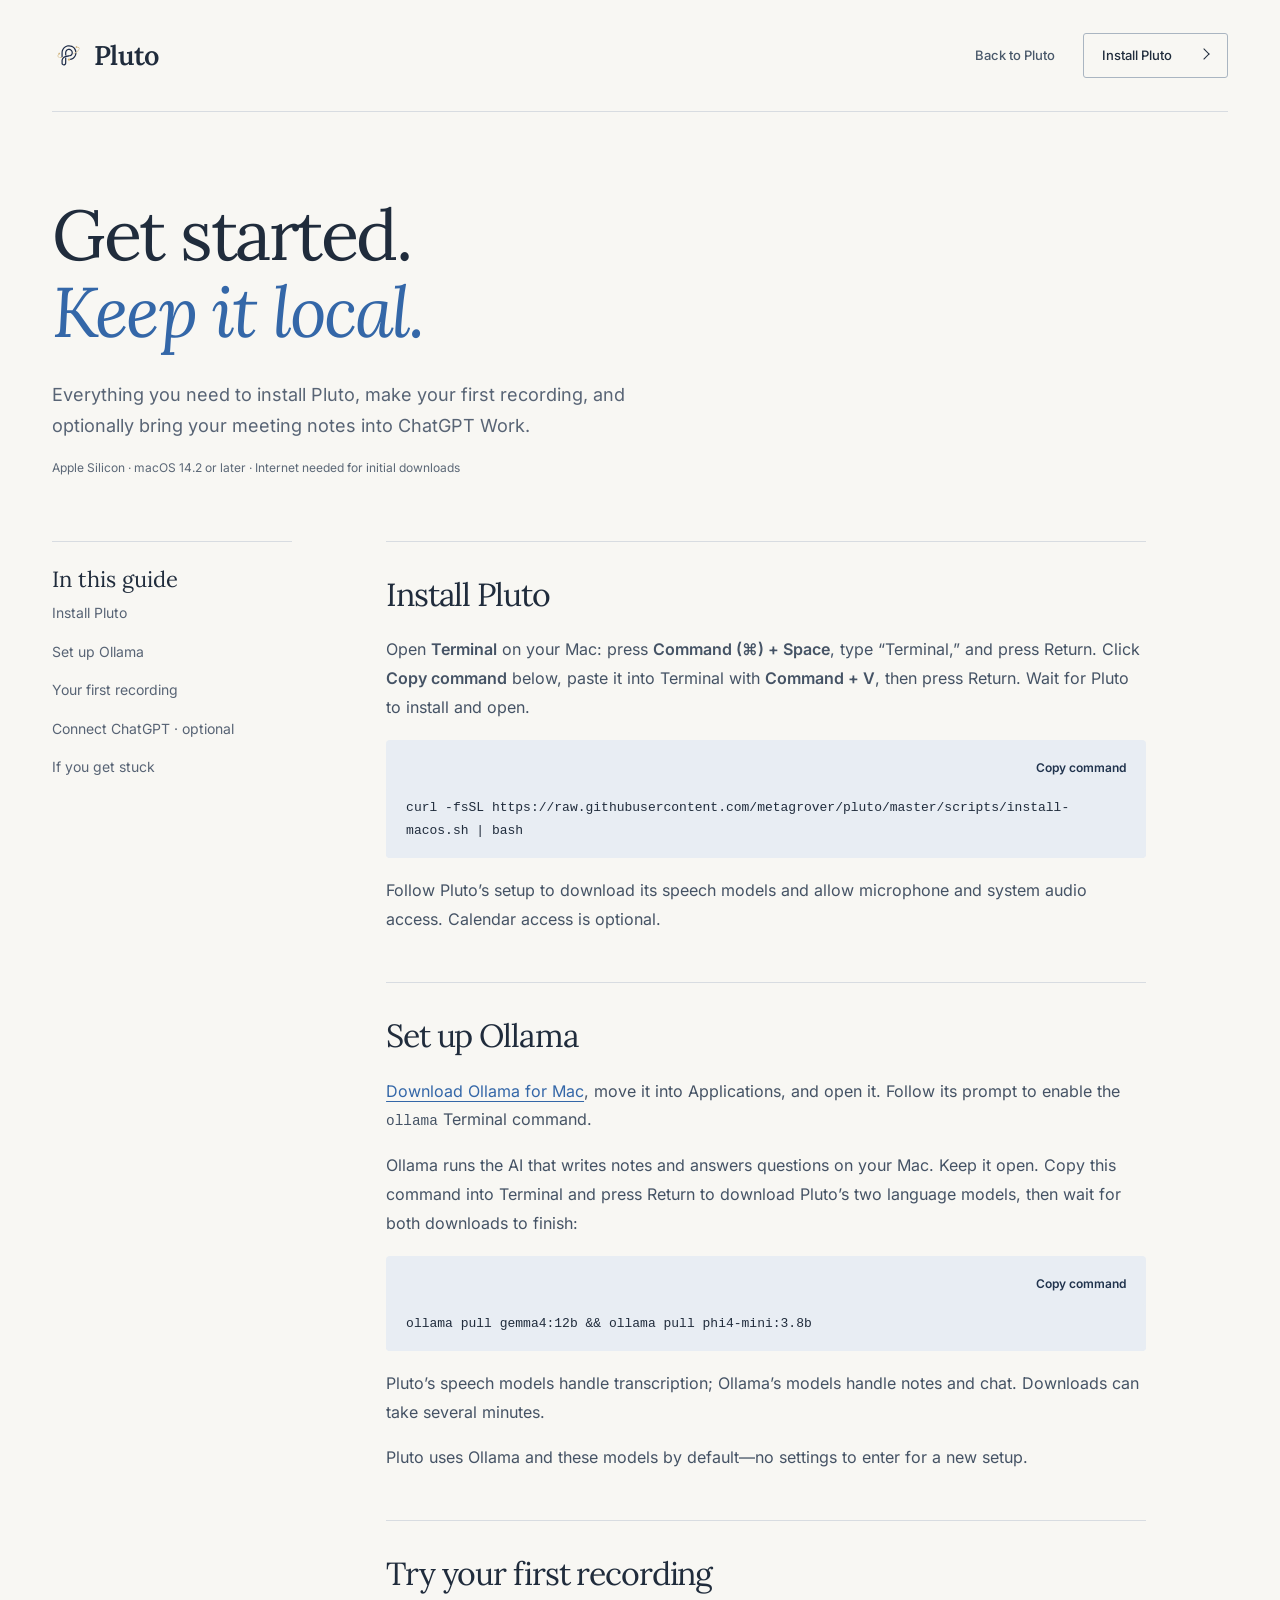
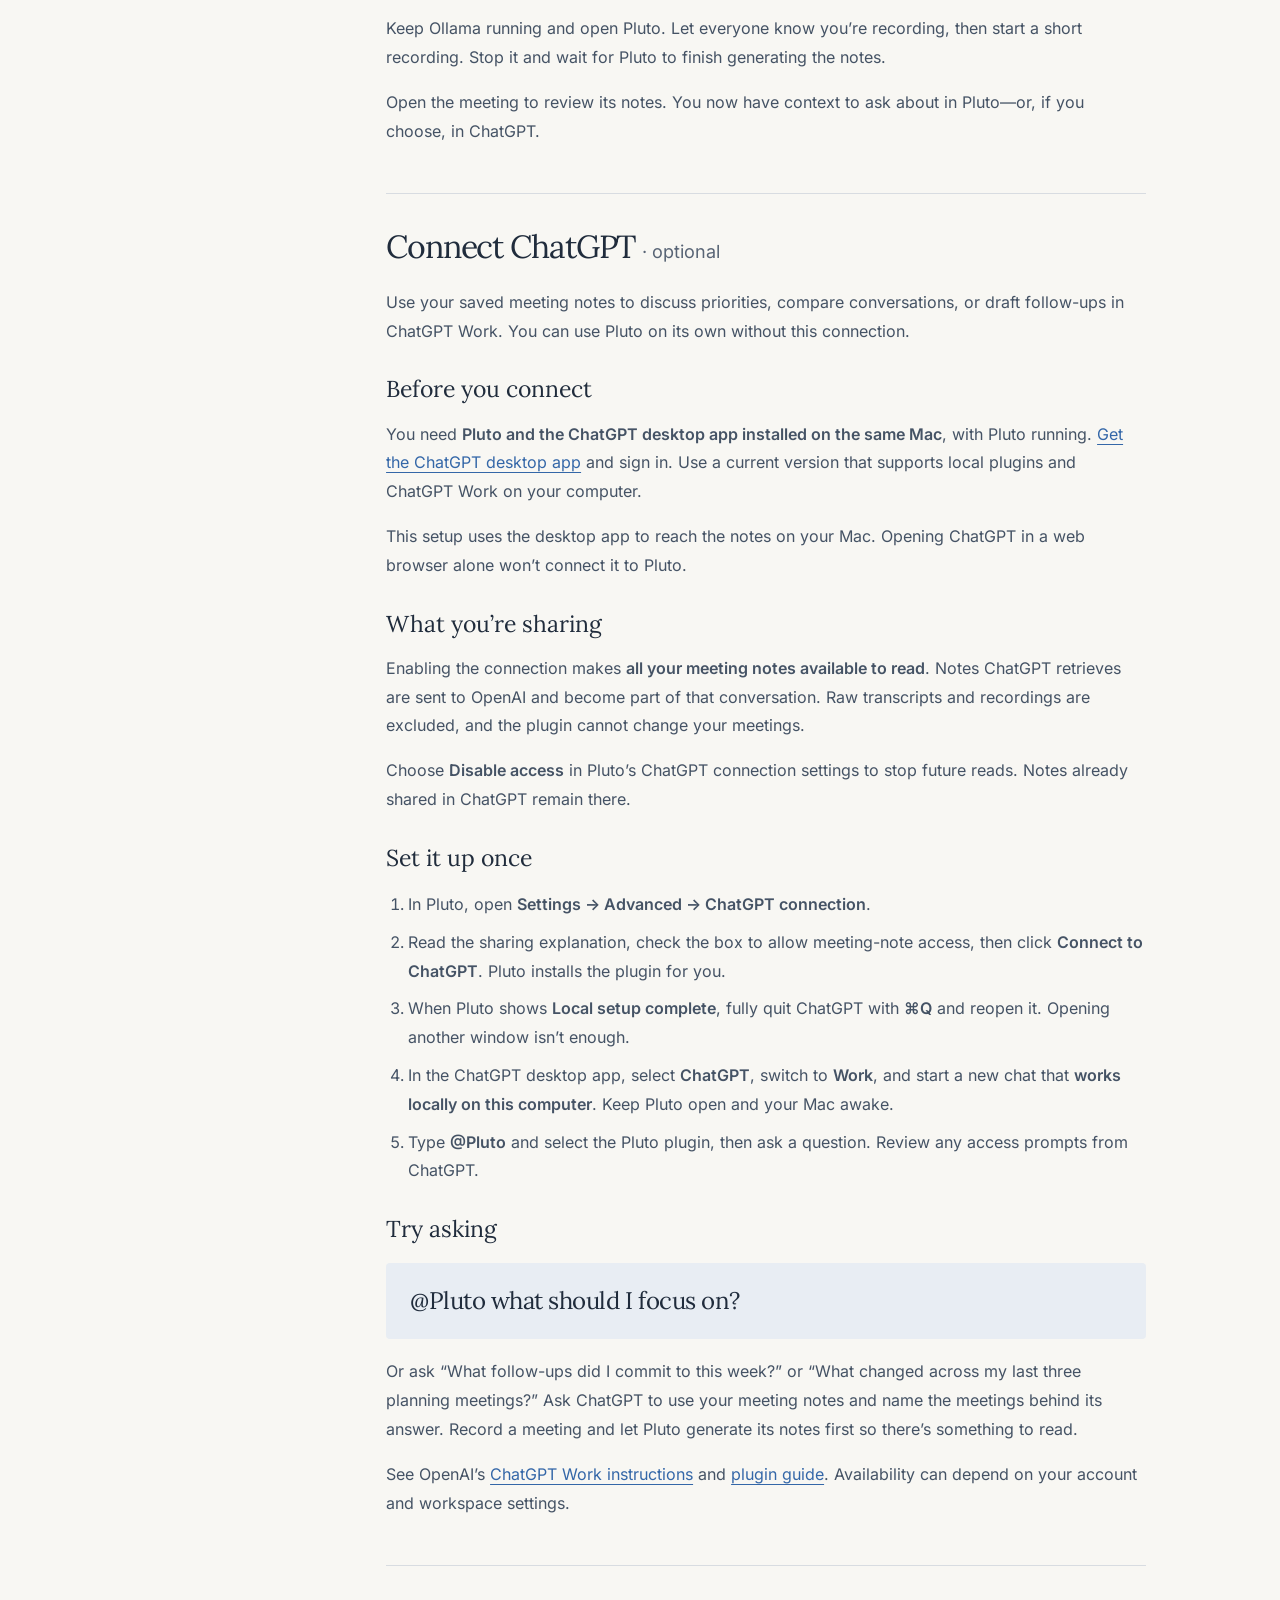
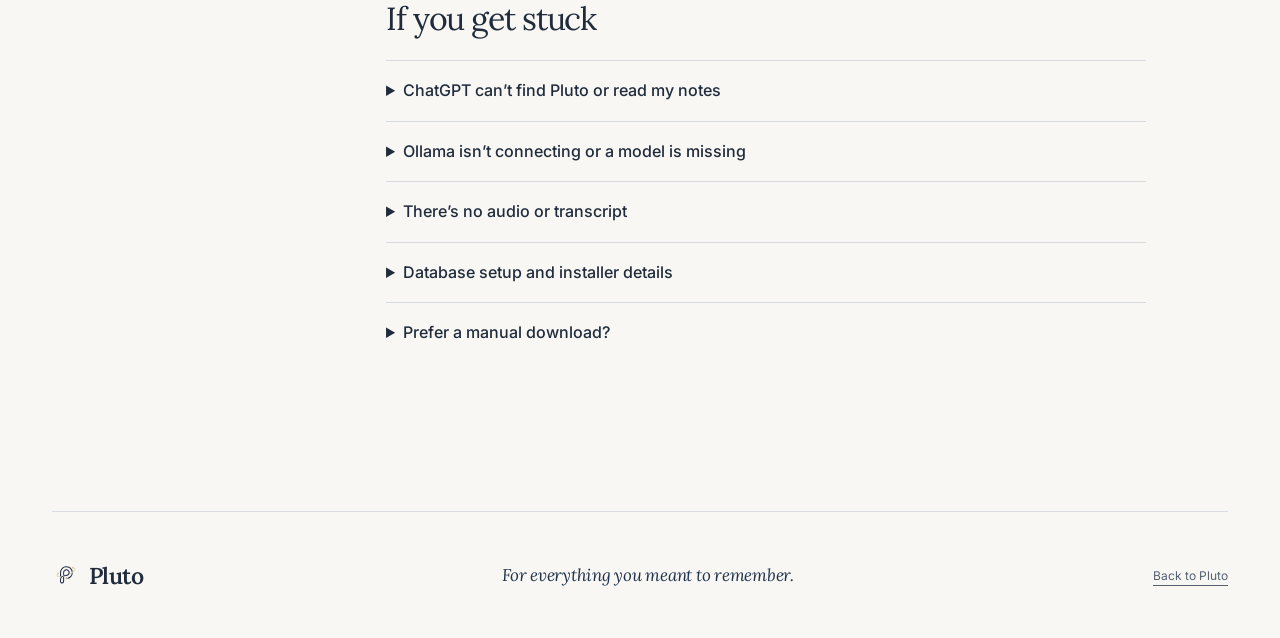
==== getting-started.html @ 2ceafa1b "Simplify Pluto download flow and explain ChatGPT Work setup" ====
<!doctype html>
<html lang="en">
<head>
<meta charset="UTF-8"><meta name="viewport" content="width=device-width, initial-scale=1">
<meta name="theme-color" content="#f8f7f3"><meta name="description" content="Install Pluto on your Mac, set up local AI, make your first recording, and optionally connect your meeting notes to ChatGPT Work.">
<title>Getting started | Pluto</title>
<link rel="icon" href="assets/favicon.svg" type="image/svg+xml"><link rel="stylesheet" href="assets/fonts/fonts.css"><link rel="stylesheet" href="site.css?v=setup-8">
</head>
<body class="guide-page">
<a class="skip" href="#main">Skip to content</a>
<header class="site-header wrap"><a class="brand" href="index.html" aria-label="Pluto home"><img src="assets/pluto-logo.svg" alt="" width="44" height="44">Pluto</a><nav aria-label="Main navigation"><a class="guide-mobile-link" href="index.html">Back to Pluto</a><a class="nav-cta" href="#install-pluto">Install Pluto <span class="arrow arrow-out" aria-hidden="true"></span></a></nav></header>
<main id="main" class="wrap">
  <div class="guide-hero"><h1>Get started.<br><em>Keep it local.</em></h1><p>Everything you need to install Pluto, make your first recording, and optionally bring your meeting notes into ChatGPT Work.</p><p id="before-you-begin" class="compatibility">Apple Silicon · macOS 14.2 or later · Internet needed for initial downloads</p></div>
  <div class="guide-layout">
    <aside class="guide-toc" aria-label="Guide contents"><strong>In this guide</strong><nav aria-label="On this page"><a href="#install-pluto">Install Pluto</a><a href="#install-ollama">Set up Ollama</a><a href="#first-recording">Your first recording</a><a href="#chatgpt">Connect ChatGPT · optional</a><a href="#troubleshooting">If you get stuck</a></nav></aside>
    <article class="guide-article" aria-label="Pluto setup instructions">
      <section id="install-pluto" class="guide-section"><h2>Install Pluto</h2><p>Open <strong>Terminal</strong> on your Mac: press <strong>Command (⌘) + Space</strong>, type “Terminal,” and press Return. Click <strong>Copy command</strong> below, paste it into Terminal with <strong>Command + V</strong>, then press Return. Wait for Pluto to install and open.</p><div class="install-command"><div class="command-actions"><button type="button" data-copy-command="guide-install-command" hidden>Copy command</button></div><pre><code id="guide-install-command">curl -fsSL https://raw.githubusercontent.com/metagrover/pluto/master/scripts/install-macos.sh | bash</code></pre><p class="copy-status" role="status" aria-live="polite"></p></div><p id="prepare-pluto">Follow Pluto’s setup to download its speech models and allow microphone and system audio access. Calendar access is optional.</p></section>
      <section id="install-ollama" class="guide-section"><h2>Set up Ollama</h2><p><a href="https://ollama.com/download/mac">Download Ollama for Mac</a>, move it into Applications, and open it. Follow its prompt to enable the <code>ollama</code> Terminal command.</p><p id="download-models">Ollama runs the AI that writes notes and answers questions on your Mac. Keep it open. Copy this command into Terminal and press Return to download Pluto’s two language models, then wait for both downloads to finish:</p><div class="install-command"><div class="command-actions"><button type="button" data-copy-command="ollama-model-command" hidden>Copy command</button></div><pre><code id="ollama-model-command">ollama pull gemma4:12b &amp;&amp; ollama pull phi4-mini:3.8b</code></pre><p class="copy-status" role="status" aria-live="polite"></p></div><p>Pluto’s speech models handle transcription; Ollama’s models handle notes and chat. Downloads can take several minutes.</p><p>Pluto uses Ollama and these models by default—no settings to enter for a new setup.</p></section>
      <section id="first-recording" class="guide-section"><h2>Try your first recording</h2><p>Keep Ollama running and open Pluto. Let everyone know you’re recording, then start a short recording. Stop it and wait for Pluto to finish generating the notes.</p><p>Open the meeting to review its notes. You now have context to ask about in Pluto—or, if you choose, in ChatGPT.</p></section>
      <section id="chatgpt" class="guide-section"><h2>Connect ChatGPT <em>· optional</em></h2><p>Use your saved meeting notes to discuss priorities, compare conversations, or draft follow-ups in ChatGPT Work. You can use Pluto on its own without this connection.</p>
        <h3>Before you connect</h3><p>You need <strong>Pluto and the ChatGPT desktop app installed on the same Mac</strong>, with Pluto running. <a href="https://learn.chatgpt.com/docs/quickstart">Get the ChatGPT desktop app</a> and sign in. Use a current version that supports local plugins and ChatGPT Work on your computer.</p><p>This setup uses the desktop app to reach the notes on your Mac. Opening ChatGPT in a web browser alone won’t connect it to Pluto.</p>
        <h3>What you’re sharing</h3><p>Enabling the connection makes <strong>all your meeting notes available to read</strong>. Notes ChatGPT retrieves are sent to OpenAI and become part of that conversation. Raw transcripts and recordings are excluded, and the plugin cannot change your meetings.</p><p>Choose <strong>Disable access</strong> in Pluto’s ChatGPT connection settings to stop future reads. Notes already shared in ChatGPT remain there.</p>
        <h3>Set it up once</h3><ol>
          <li>In Pluto, open <strong>Settings → Advanced → ChatGPT connection</strong>.</li>
          <li>Read the sharing explanation, check the box to allow meeting-note access, then click <strong>Connect to ChatGPT</strong>. Pluto installs the plugin for you.</li>
          <li>When Pluto shows <strong>Local setup complete</strong>, fully quit ChatGPT with <strong>⌘Q</strong> and reopen it. Opening another window isn’t enough.</li>
          <li>In the ChatGPT desktop app, select <strong>ChatGPT</strong>, switch to <strong>Work</strong>, and start a new chat that <strong>works locally on this computer</strong>. Keep Pluto open and your Mac awake.</li>
          <li>Type <strong>@Pluto</strong> and select the Pluto plugin, then ask a question. Review any access prompts from ChatGPT.</li>
        </ol>
        <h3>Try asking</h3><blockquote class="guide-prompt">@Pluto what should I focus on?</blockquote><p>Or ask “What follow-ups did I commit to this week?” or “What changed across my last three planning meetings?” Ask ChatGPT to use your meeting notes and name the meetings behind its answer. Record a meeting and let Pluto generate its notes first so there’s something to read.</p>
<p>See OpenAI’s <a href="https://learn.chatgpt.com/docs/use-chatgpt">ChatGPT Work instructions</a> and <a href="https://learn.chatgpt.com/docs/plugins">plugin guide</a>. Availability can depend on your account and workspace settings.</p>
      </section>
      <section id="troubleshooting" class="guide-section"><h2>If you get stuck</h2>
        <details><summary>ChatGPT can’t find Pluto or read my notes</summary><p>Keep Pluto open with meeting-note access enabled. Fully quit ChatGPT with <strong>⌘Q</strong>, reopen it, and start a new local Work chat. Mention <strong>@Pluto</strong> again. Check that the meeting you want has generated notes.</p><p>If setup failed, update the ChatGPT desktop app and check that your account or workspace allows local Work plugins. In Pluto, choose <strong>Disable access</strong>, then connect again. “Local setup complete” confirms installation; your first successful question confirms ChatGPT can read the notes.</p></details>
        <details id="connect-models"><summary>Ollama isn’t connecting or a model is missing</summary><p>Open Ollama and run <code>ollama list</code> to check both models are installed. If you previously changed providers or models, choose Ollama in <strong>Settings → Intelligence</strong>, with <code>gemma4:12b</code> for Local Analysis &amp; Deep Model and <code>phi4-mini:3.8b</code> for Fast Chat Model. If Terminal says “command not found,” finish Ollama’s command-line setup and reopen Terminal. See <a href="https://docs.ollama.com/macos">Ollama’s Mac instructions</a>.</p><p>If your Mac struggles, use a smaller model from <a href="https://ollama.com/library">Ollama’s library</a> and enter its exact name in Pluto.</p></details>
        <details><summary>There’s no audio or transcript</summary><p>Finish Pluto’s speech-model setup and check your microphone. Review permissions in <strong>System Settings → Privacy &amp; Security</strong>, then return to Pluto and choose <strong>Check again</strong>. If you previously denied microphone access and enable it in Settings, restart Pluto.</p></details>
        <details><summary>Database setup and installer details</summary><p>Choose Standard or Encrypted during Pluto’s setup. Encrypted setup encrypts the database and uses macOS Keychain; it may ask for permission. The choice is fixed for the profile. Audio files are not encrypted by default.</p><p>The installer verifies the release and removes only Pluto’s download quarantine. It does not grant recording permissions or disable protections for other apps. <a href="https://github.com/metagrover/pluto/blob/master/scripts/install-macos.sh">Read the installer</a>. Quit Pluto before upgrading; your profile and speech models are preserved. Updates may ask for permissions again.</p></details>
        <details id="manual-install"><summary>Prefer a manual download?</summary><p><a href="https://github.com/metagrover/pluto/releases">Download the Mac DMG</a> and drag Pluto into Applications. If macOS blocks it, use <strong>System Settings → Privacy &amp; Security → Open Anyway</strong>. The release is ad-hoc signed, not notarized. See the <a href="https://github.com/metagrover/pluto#install-manually">full manual instructions</a>.</p></details>
      </section>
    </article>
  </div>
</main>
<footer class="wrap"><a class="brand" href="index.html"><img src="assets/pluto-logo.svg" alt="" width="40" height="40">Pluto</a><p>For everything you meant to remember.</p><a href="index.html">Back to Pluto</a></footer>
<script src="script.js?v=setup-8"></script>
</body></html>
---- assets/fonts/fonts.css ----
@font-face {
  font-family: 'Inter';
  font-style: normal;
  font-weight: 400;
  font-display: swap;
  src: url(./Inter-Regular.ttf) format('truetype');
}
@font-face {
  font-family: 'Inter';
  font-style: normal;
  font-weight: 500;
  font-display: swap;
  src: url(./Inter-Medium.ttf) format('truetype');
}
@font-face {
  font-family: 'Inter';
  font-style: normal;
  font-weight: 600;
  font-display: swap;
  src: url(./Inter-SemiBold.ttf) format('truetype');
}
@font-face {
  font-family: 'Lora';
  font-style: italic;
  font-weight: 400;
  font-display: swap;
  src: url(./Lora-Italic.ttf) format('truetype');
}
@font-face {
  font-family: 'Lora';
  font-style: normal;
  font-weight: 400;
  font-display: swap;
  src: url(./Lora-Regular.ttf) format('truetype');
}
@font-face {
  font-family: 'Lora';
  font-style: normal;
  font-weight: 600;
  font-display: swap;
  src: url(./Lora-SemiBold.ttf) format('truetype');
}
---- site.css ----
:root{--paper:#f8f7f3;--white:#fff;--ink:#202c3c;--muted:#586475;--line:#d8dce1;--blue:#3467a8;--blue-deep:#20334d;--mist:#e8edf3;--night:#192b43;--night-line:rgba(241,245,249,.2);--serif:'Lora',Georgia,serif;--sans:'Inter',Arial,sans-serif}
*,*::before,*::after{box-sizing:border-box}
html{scroll-behavior:smooth}
body{margin:0;background:var(--paper);color:var(--ink);font-family:var(--sans);font-size:16px;line-height:1.6;-webkit-font-smoothing:antialiased}
::selection{background:#c9d8eb;color:var(--ink)}
a{color:inherit;text-decoration:none}
a:hover{text-decoration-color:currentColor}
img{display:block;max-width:100%}
button,summary{font:inherit}
:focus-visible{outline:2px solid var(--blue);outline-offset:5px}
.wrap{width:min(100% - 104px,1416px);margin-inline:auto}
.skip{position:absolute;z-index:100;top:-100px;left:16px;background:var(--white);padding:12px 18px}
.skip:focus{top:16px}
.site-header{height:112px;display:flex;align-items:center;justify-content:space-between;border-bottom:1px solid var(--line)}
.brand{display:inline-flex;align-items:center;gap:9px;font:600 27px/1 var(--serif);letter-spacing:-.025em;white-space:nowrap}
.brand img{width:33px;height:33px}
.site-header nav{display:flex;align-items:center;gap:39px;font-size:13px;font-weight:500;color:#49586a}
.site-header nav>a:not(.nav-cta){transition:color .2s}
.site-header nav>a:hover{color:var(--blue)}
.nav-cta{border:1px solid #aab5c1;padding:11px 18px;border-radius:3px;display:inline-flex;align-items:center;gap:25px;color:var(--ink);transition:background .2s,border-color .2s}
.nav-cta:hover{background:var(--white);border-color:var(--ink);text-decoration:none}
.arrow{display:inline-block;width:12px;height:12px;position:relative;flex:none}
.arrow::before{content:'';position:absolute;width:8px;height:8px;border-top:1.4px solid currentColor;border-right:1.4px solid currentColor;right:1px;top:1px}
.arrow-out::before{transform:rotate(45deg)}
.arrow-down::before{transform:rotate(135deg);top:0}
.hero{padding-top:102px}
.hero-copy{display:grid;grid-template-columns:minmax(0,1.5fr) minmax(280px,.75fr);column-gap:10%;align-items:end}
h1,h2,p,figure{margin:0}
h1,h2{font-family:var(--serif);font-weight:400;letter-spacing:-.035em}
h1{font-size:clamp(3.7rem,6.3vw,6rem);line-height:1.1;max-width:920px;text-wrap:balance}
h1 em,h2 em{font-weight:400;color:var(--blue);font-style:italic}
.hero-intro{padding-bottom:10px}
.hero-intro>p:first-child{font-size:18px;line-height:1.75;max-width:410px;color:#455365}
.actions{display:flex;align-items:center;gap:29px;margin-top:31px;flex-wrap:wrap}
.button{display:inline-flex;align-items:center;justify-content:space-between;gap:30px;min-height:52px;padding:12px 19px;background:var(--blue-deep);color:var(--white);border-radius:3px;font-size:13px;font-weight:600;letter-spacing:.005em;transition:background .2s,transform .2s}
.button:hover{background:#345a88;text-decoration:none;transform:translateY(-2px)}
.text-link{display:inline-flex;align-items:center;gap:13px;font-size:13px;font-weight:600;text-underline-offset:5px}
.text-link:hover{text-decoration:underline}
.compatibility{font-size:12px!important;color:#5c6877!important;margin-top:18px!important;line-height:1.4!important}
.hero-example{position:relative;display:grid;grid-template-columns:1.1fr .9fr;column-gap:0;margin-top:110px;background:var(--mist);min-height:460px;overflow:hidden;border-radius:4px}
.hero-example figcaption{grid-column:1/-1;padding:27px 42px 0;font:400 13px/1.4 var(--sans);color:#455a72}
.hero-conversation{padding:61px 75px 67px 67px;display:flex;flex-direction:column;align-items:flex-start;justify-content:center}
.example-label{display:block;font-size:12px;font-weight:600;letter-spacing:.02em;color:#365875}
.hero-conversation p{font:400 clamp(1.9rem,2.6vw,2.75rem)/1.42 var(--serif);letter-spacing:-.025em;color:#24364c;margin-top:24px;max-width:620px}
.example-source{font-size:12px;color:#5c6b7a;margin-top:30px}
.hero-recall{border-left:1px solid #bac9d8;margin:47px 0 56px;padding:17px 60px 0 66px;display:flex;flex-direction:column;justify-content:center}
.hero-recall>.example-label{margin-bottom:25px}
.hero-recall>div{border-top:1px solid #c5d0db;padding:13px 0 15px;display:grid;grid-template-columns:100px 1fr;gap:10px;align-items:baseline}
.hero-recall>div span{font-size:11px;color:#50677e}
.hero-recall>div p{font:400 clamp(1.2rem,1.7vw,1.55rem)/1.4 var(--serif);letter-spacing:-.015em}
.hero-recall>a{align-self:flex-start;margin-top:19px;font-size:12px;font-weight:600;color:#2d5f9d;border-bottom:1px solid currentColor;padding-bottom:3px}
.hero-recall>a span{margin-left:11px}
.hero-connector{position:absolute;left:calc(55% - 24px);top:49%;z-index:1;width:48px;height:48px;display:grid;place-items:center;background:var(--mist);border:1px solid #b6c4d3;border-radius:50%}
.hero-connector img{width:32px;height:32px}
.hero-connector span{display:none}
.example-note{position:absolute;left:42px;bottom:22px;font-size:12px;color:#52677d}
.principles{display:grid;grid-template-columns:repeat(4,1fr);padding-top:39px;padding-bottom:42px;margin-bottom:116px;border-bottom:1px solid var(--line);color:#536273;font-size:13px}
.principles span{border-left:1px solid var(--line);padding-left:28px}
.principles span:first-child{border:0;padding-left:0}
.ecosystem{background:var(--night);color:#f3f3ef;padding-top:132px;padding-bottom:77px;overflow:clip}
.ecosystem-heading{display:grid;grid-template-columns:1.35fr .65fr;gap:10%;align-items:end;margin-bottom:68px}
.ecosystem-heading h2{font-size:clamp(3.2rem,5vw,5.1rem);line-height:1.18;text-wrap:balance}
.ecosystem-heading h2 em{color:#a5c9f0}
.ecosystem-heading>p{max-width:360px;color:#d0dce8;font-size:17px;line-height:1.75;padding-bottom:10px}
.ecosystem-scroll{height:216vh;min-height:1570px}
.ecosystem-map{position:sticky;top:13vh;min-height:690px;display:grid;grid-template-columns:minmax(0,.82fr) minmax(0,1.18fr);gap:9%;align-items:start}
.context-panel{grid-column:1;grid-row:1;padding:18px 0 0;max-width:440px}
.context-panel-heading{border-top:1px solid var(--night-line);padding:18px 0 30px}
.context-panel-heading p{font:400 17px/1.4 var(--serif);color:#f7f4ec}
.context-node{min-height:119px;border-top:1px solid var(--night-line);padding:16px 0 19px;display:grid;grid-template-columns:1fr;align-content:start;gap:4px}
.node-type{font-size:12px;letter-spacing:.1em;font-weight:600;color:#a9bfd3;margin-bottom:4px}
.context-node strong{font:400 22px/1.35 var(--serif);letter-spacing:-.02em;color:#f4f4ef}
.context-node small{font-size:12px;line-height:1.5;color:#cad6e3}
.person-line{display:flex;align-items:center;gap:11px}
.person-avatar{width:26px;height:26px;border-radius:50%;background:#c3d5e8;color:#20334d;display:grid;place-items:center;font-size:11px;font-weight:600}
.pluto-chat{grid-column:2;grid-row:1;min-height:650px;background:#fbfbf8;color:var(--ink);border-radius:5px;padding:33px clamp(28px,4vw,62px) 30px;display:flex;flex-direction:column;box-shadow:0 20px 55px rgba(4,14,28,.16);scroll-margin-top:20px}
.chat-header{display:flex;align-items:center;gap:10px;border-bottom:1px solid #d9dce0;padding-bottom:21px;margin-bottom:32px;font:400 20px/1.2 var(--serif)}
.chat-header img{width:24px;height:24px}
.chat-header small{margin-left:auto;font:400 12px/1.4 var(--sans);color:#607080}
.chat-question,.chat-followup{align-self:flex-end;max-width:80%;background:#e9eef5;border-radius:9px 9px 2px 9px;padding:16px 19px;font-size:14px;line-height:1.55;color:#263c57}
.chat-response,.chat-followup-response{display:flex;align-items:flex-start;gap:13px;max-width:84%;margin-top:25px}
.chat-response p,.chat-followup-response p{font:400 clamp(1.25rem,1.75vw,1.62rem)/1.48 var(--serif);letter-spacing:-.018em}
.chat-response-mark{display:block;width:16px;height:16px;flex:none;margin-top:9px;border:1.5px solid var(--blue);border-radius:50%;position:relative}
.chat-response-mark:after{content:'';position:absolute;width:4px;height:4px;background:var(--blue);border-radius:50%;inset:4.5px}
.chat-followup{margin-top:45px}
.chat-sources{display:flex;gap:8px;align-items:center;flex-wrap:wrap;margin-top:auto;padding-top:22px;border-top:1px solid #d9dce0;font-size:12px;color:#5e6c7b}
.chat-sources span:first-child{margin-right:8px}
.chat-sources span:not(:first-child){padding:4px 9px;border:1px solid #ccd5de;border-radius:2px;color:#36516e}
.ecosystem-disclaimer{font-size:12px;line-height:1.5;color:#c4d1de;padding-top:12px}
.is-scroll-story .chat-question{opacity:var(--question-reveal,1);transform:translateY(calc((1 - var(--question-reveal,1))*14px))}
.is-scroll-story .chat-response{opacity:var(--answer-reveal,1);transform:translateY(calc((1 - var(--answer-reveal,1))*14px))}
.is-scroll-story .chat-followup{opacity:var(--followup-reveal,1);transform:translateY(calc((1 - var(--followup-reveal,1))*14px))}
.is-scroll-story .chat-followup-response{opacity:var(--reply-reveal,1);transform:translateY(calc((1 - var(--reply-reveal,1))*14px))}
.is-scroll-story .chat-sources{opacity:var(--sources-reveal,1)}
.is-scroll-story .context-person{opacity:var(--person-reveal,1);transform:translateY(calc((1 - var(--person-reveal,1))*12px))}
.is-scroll-story .context-project{opacity:var(--project-reveal,1);transform:translateY(calc((1 - var(--project-reveal,1))*12px))}
.is-scroll-story .context-commitment{opacity:var(--commitment-reveal,1);transform:translateY(calc((1 - var(--commitment-reveal,1))*12px))}
.chatgpt-banner{display:grid;grid-template-columns:minmax(220px,.65fr) minmax(0,1.35fr);align-items:start;gap:64px;padding-block:56px}
.chatgpt-brand{display:flex;align-items:center;gap:14px;flex:none;scroll-margin-top:30px}
.chatgpt-brand img{width:32px;height:32px}
.chatgpt-brand h2{font:400 24px/1.35 var(--serif);letter-spacing:-.02em}
.chatgpt-banner p{font-size:14px;line-height:1.65;color:var(--muted)}
.chatgpt-copy blockquote{font:400 clamp(1.5rem,2.5vw,2rem)/1.45 var(--serif);letter-spacing:-.02em;color:var(--ink);margin:14px 0}
.chatgpt-copy .text-link{margin-top:20px}
#chatgpt-sharing{scroll-margin-top:30px}
@media(max-width:800px){.chatgpt-banner{grid-template-columns:1fr;gap:22px}}
@media(max-width:600px){.chatgpt-banner{display:grid;gap:20px;padding-block:40px}.chatgpt-brand h2{font-size:22px}.chatgpt-banner .text-link{justify-self:start}}
.privacy-band{padding:137px 0 128px;background:#eeeee9}
.privacy-band-heading{display:grid;grid-template-columns:1fr .7fr;align-items:end;gap:11%;padding-bottom:66px}
.privacy-band h2,.faq h2,.download h2{font-size:clamp(3.2rem,5vw,5.15rem);line-height:1.18}
.privacy-band-heading p{max-width:370px;font-size:17px;line-height:1.75;color:#465363;padding-bottom:10px}
.privacy-points{display:grid;grid-template-columns:repeat(3,1fr);border-top:1px solid #bec5ca}
.privacy-points>div{padding:25px 35px 17px 0}
.privacy-points>div+div{border-left:1px solid #bec5ca;padding-left:35px}
.privacy-points strong{font:400 23px/1.4 var(--serif);letter-spacing:-.02em}
.privacy-share strong{color:var(--blue)}
.privacy-points p{font-size:13px;line-height:1.65;max-width:270px;color:#4f5b66;margin-top:8px}
.privacy-points a{text-decoration:underline;text-underline-offset:5px}
.processing-choice{display:grid;grid-template-columns:1fr 2fr;gap:35px;border-top:1px solid #bec5ca;margin-top:45px;padding-top:23px;color:#4e5b68;font-size:12px}
.processing-choice p{max-width:610px}
.faq{display:grid;grid-template-columns:1fr 1.3fr;gap:10%;padding-top:129px;padding-bottom:144px}
.faq h2{font-size:clamp(2.8rem,4.15vw,4.3rem);max-width:440px}
.faq>div{border-top:1px solid var(--line)}
.faq details{border-bottom:1px solid var(--line)}
.faq summary{list-style:none;cursor:pointer;display:flex;align-items:center;justify-content:space-between;gap:20px;padding:25px 3px;font-size:15px;font-weight:500}
.faq summary::-webkit-details-marker{display:none}
.faq summary span{font-size:20px;line-height:1;font-weight:400;color:var(--blue);transition:transform .2s}
.faq details[open] summary span{transform:rotate(45deg)}
.faq details p{font-size:14px;line-height:1.8;max-width:590px;color:#4f5b69;padding:0 35px 27px 3px}
.download{position:relative;display:grid;grid-template-columns:.9fr 1.1fr;align-items:center;min-height:690px;background:#fff;overflow:hidden;border-radius:4px;margin-bottom:102px}
.closing-illustration{grid-column:2;grid-row:1;align-self:stretch;display:grid;place-items:center;overflow:hidden}
.closing-illustration img{width:100%;height:100%;max-height:690px;object-fit:cover;object-position:center;transform:scale(1.45)}
.download-inner{grid-column:1;grid-row:1;z-index:1;padding:60px 0 60px clamp(40px,7vw,116px)}
.download h2{max-width:470px}
.download-inner>p:not(.download-note){font-size:17px;line-height:1.7;max-width:360px;color:#4b5867;margin:24px 0 30px}
.download-inner{min-width:0}
.install-command{background:var(--mist);border-radius:4px;margin:18px 0;min-width:0}
.command-actions{display:flex;justify-content:flex-end;padding:8px 12px 0}
.command-actions button{border:0;background:transparent;color:var(--blue-deep);font-size:12px;font-weight:600;padding:8px;min-height:40px;cursor:pointer;border-radius:3px}
.command-actions button:hover{background:#d6e0ec}
.command-actions button[hidden]{display:none}
.install-command pre,.guide-section .install-command pre{margin:0;padding:8px 20px 16px;white-space:pre-wrap;overflow-wrap:anywhere;font:13px/1.8 ui-monospace,SFMono-Regular,Menlo,monospace;color:var(--ink)}
.install-command code,.guide-section .install-command pre code{overflow-wrap:anywhere;font:inherit}
.copy-status{margin:0;padding:0 20px;font-size:12px;color:var(--blue-deep)}
.copy-status:not(:empty){padding-bottom:14px}
.install-details a{text-decoration:underline;text-underline-offset:3px}
.install-details{font-size:13px;color:var(--muted);margin:20px 0 0}
.install-details summary{cursor:pointer;color:var(--ink);padding:8px 0}
.install-details p{margin:10px 0;line-height:1.8}
.download-note{font-size:12px;color:#65717d;margin:11px 0 33px}
.download .text-link{border-bottom:1px solid currentColor;padding-bottom:4px}
.download .text-link:hover{text-decoration:none}
footer{min-height:128px;display:flex;align-items:center;justify-content:space-between;gap:24px;border-top:1px solid var(--line);color:#546172;font-size:12px}
footer p{font:italic 400 17px/1.45 var(--serif);letter-spacing:-.015em;color:var(--blue-deep)}
footer .brand{color:var(--ink);font-size:23px}footer .brand img{width:28px;height:28px}
footer>a:last-child{text-decoration:underline;text-underline-offset:5px}
@media(max-width:1099px){.wrap{width:min(100% - 72px,1416px)}.hero-copy{grid-template-columns:1fr;gap:28px}.hero-intro{max-width:640px}.hero-example{margin-top:76px}.ecosystem-scroll{height:auto;min-height:0}.ecosystem-map{position:static;min-height:0;gap:48px;padding-bottom:28px}.context-panel{order:2}.pluto-chat{order:1}.ecosystem{padding-bottom:76px}.ecosystem-disclaimer{padding-top:30px}.faq{gap:7%}}
@media(max-width:800px){.site-header{height:88px}.site-header nav{gap:20px}.site-header nav>a:not(.nav-cta){display:none}.hero{padding-top:80px}.hero-example{grid-template-columns:1fr;min-height:0}.hero-conversation{padding:45px 52px 47px}.hero-recall{margin:0 52px 60px;padding:40px 0 0;border-left:0;border-top:1px solid #bac9d8}.hero-connector{left:calc(50% - 22px);top:48%;width:44px;height:44px}.hero-example figcaption{padding:24px 52px 0}.example-note{left:52px}.principles{margin-bottom:90px}.ecosystem{padding-top:93px}.ecosystem-heading{grid-template-columns:1fr;gap:20px}.ecosystem-map{grid-template-columns:1fr}.pluto-chat{grid-column:1;grid-row:1}.context-panel{grid-column:1;grid-row:2;max-width:none;display:grid;grid-template-columns:repeat(2,1fr);column-gap:30px}.context-panel-heading{grid-column:1/-1}.privacy-band{padding:96px 0}.privacy-band-heading{grid-template-columns:1fr;gap:25px}.privacy-points{grid-template-columns:1fr}.privacy-points>div,.privacy-points>div+div{border-left:0;border-top:1px solid #bec5ca;padding:21px 0}.privacy-points>div:first-child{border-top:0}.privacy-points p{max-width:none}.faq{grid-template-columns:1fr;padding:95px 0 105px}.download{grid-template-columns:1fr;min-height:0}.closing-illustration{grid-column:1;grid-row:2;height:390px}.download-inner{grid-column:1;grid-row:1;padding:72px 52px 0}.closing-illustration img{object-fit:contain}.download{margin-bottom:70px}}
@media(max-width:600px){.wrap{width:min(100% - 40px,1416px)}.site-header{height:76px}.site-header .brand{font-size:24px}.site-header .brand img{width:28px;height:28px}.nav-cta{padding:9px 11px;gap:13px;font-size:12px}.hero{padding-top:70px}h1{font-size:clamp(3.2rem,12.8vw,4.5rem);line-height:1.15}.hero-intro>p:first-child{font-size:16px;line-height:1.7}.actions{gap:21px}.hero-example{margin-top:68px}.hero-example figcaption{padding:23px 25px 0;font-size:12px}.hero-conversation{padding:48px 25px 47px}.hero-conversation p{font-size:clamp(1.9rem,8vw,2.5rem)}.hero-recall{margin:0 25px 67px;padding-top:42px}.hero-recall>div{grid-template-columns:79px 1fr}.hero-recall>div p{font-size:1.25rem}.hero-connector{top:51%;}.example-note{left:25px;bottom:20px;font-size:12px}.principles{grid-template-columns:repeat(2,1fr);gap:0;row-gap:20px;padding-top:31px;padding-bottom:36px;margin-bottom:70px;font-size:12px}.principles span:nth-child(3){padding-left:0;border-left:0}.ecosystem{padding-top:83px;padding-bottom:65px}.ecosystem-heading{margin-bottom:46px}.ecosystem-heading h2{font-size:clamp(3rem,10vw,4rem)}.ecosystem-heading>p{font-size:15px}.ecosystem-map{gap:36px}.pluto-chat{padding:25px 22px;min-height:560px}.chat-header{font-size:18px;margin-bottom:25px}.chat-header small{font-size:11px;max-width:75px;text-align:right}.chat-question,.chat-followup{max-width:90%;font-size:13px}.chat-response,.chat-followup-response{max-width:95%}.chat-response p,.chat-followup-response p{font-size:1.3rem}.chat-followup{margin-top:37px}.context-panel{grid-template-columns:1fr;gap:0}.context-panel-heading{padding-bottom:18px}.context-node{min-height:100px}.privacy-band{padding:83px 0}.privacy-band h2,.faq h2,.download h2{font-size:clamp(3rem,10.5vw,4.1rem)}.privacy-band-heading{padding-bottom:43px}.privacy-band-heading p{font-size:15px}.privacy-points strong{font-size:21px}.processing-choice{grid-template-columns:1fr;gap:9px;margin-top:25px}.faq{padding:82px 0 98px;gap:34px}.faq summary{font-size:14px;padding:21px 3px}.download-inner{padding:62px 27px 0}.download-inner>p:not(.download-note){font-size:15px}.closing-illustration{height:310px}.download{margin-bottom:60px}footer{min-height:150px;flex-wrap:wrap;align-content:center;row-gap:10px}footer p{width:100%;order:3}footer>a:last-child{margin-left:auto}}
@media(max-width:370px){.actions{align-items:flex-start;flex-direction:column}.hero-connector{display:none}.hero-recall>div{grid-template-columns:1fr;gap:0}.chat-sources span:first-child{width:100%}}
@media(prefers-reduced-motion:reduce){html{scroll-behavior:auto}*,*::before,*::after{transition-duration:.01ms!important;animation-duration:.01ms!important}.is-scroll-story .chat-question,.is-scroll-story .chat-response,.is-scroll-story .chat-followup,.is-scroll-story .chat-followup-response,.is-scroll-story .chat-sources,.is-scroll-story .context-person,.is-scroll-story .context-project,.is-scroll-story .context-commitment{opacity:1;transform:none}}

.guide-hero{padding:84px 0 64px;max-width:1000px}
.guide-hero h1{font-size:clamp(3.4rem,5.5vw,5.5rem);max-width:850px}
.guide-hero>p{max-width:650px;font-size:18px;color:var(--muted);margin-top:28px;line-height:1.75}
.guide-layout{display:grid;grid-template-columns:240px minmax(0,760px);gap:8%;padding-bottom:100px;align-items:start}
.guide-toc{position:sticky;top:32px;border-top:1px solid var(--line);padding-top:22px}
.guide-toc strong{font:400 22px/1.4 var(--serif)}
.guide-toc a{display:block;padding:8px 0;font-size:14px;color:var(--muted)}
.guide-toc a:hover{color:var(--blue);text-decoration:underline;text-underline-offset:5px}
.guide-article{min-width:0}
.guide-section{border-top:1px solid var(--line);padding:32px 0 48px;scroll-margin-top:28px}
.guide-section h2{font-size:32px;line-height:1.3;margin-bottom:20px}
.guide-section p,.guide-section li{font-size:16px;line-height:1.8;color:#455365}
.guide-section p+p,.guide-section ul,.guide-section ol{margin-top:16px}
.guide-section li+li{margin-top:9px}
.guide-section ul,.guide-section ol{padding-left:22px;margin-bottom:0}
.guide-section a{color:var(--blue);text-decoration:underline;text-underline-offset:4px}
.guide-section pre{background:var(--mist);padding:22px 24px;border-radius:4px;overflow-x:auto;margin:22px 0;font-size:14px;line-height:1.9;color:var(--ink)}
.guide-section code{font-family:ui-monospace,SFMono-Regular,Menlo,monospace;font-size:.9em;overflow-wrap:anywhere}
.guide-section pre code{font-size:inherit;overflow-wrap:normal}
.guide-models{margin:24px 0}
.guide-models>div{padding:18px 0;border-bottom:1px solid var(--line)}
.guide-models dt{font-weight:600;font-size:15px}
.guide-models dd{margin:6px 0 0;color:var(--muted);line-height:1.7}
.guide-models dd code{color:var(--ink)}
.guide-section details{border-top:1px solid var(--line);padding:17px 0}
.guide-section summary{cursor:pointer;font-size:16px;font-weight:500}
.guide-section details p{margin-top:14px}
.guide-section h3{font:400 23px/1.4 var(--serif);margin:28px 0 14px}
.guide-page .site-header nav{gap:28px}
.guide-page .site-header nav .guide-mobile-link{display:inline-flex}
@media(max-width:800px){.guide-hero{padding-top:60px}.guide-layout{grid-template-columns:1fr;gap:32px}.guide-toc{position:static}.guide-toc nav{display:flex;flex-wrap:wrap;gap:0 22px}.guide-section{padding-bottom:36px}.guide-page .site-header nav{gap:16px}}
@media(max-width:600px){.guide-hero{padding:50px 0 42px}.guide-hero h1{font-size:clamp(3rem,12vw,4rem)}.guide-hero>p{font-size:16px;margin-top:22px}.guide-layout{padding-bottom:60px}.guide-section h2{font-size:28px}.guide-section pre{padding:18px 16px}.guide-page .nav-cta{gap:8px}.guide-page .site-header nav{font-size:12px;gap:12px}}

.guide-screenshot{margin:24px 0 30px}
.guide-screenshot img{width:100%;height:auto;border-radius:4px}
.guide-screenshot figcaption{font-size:12px;line-height:1.65;color:var(--muted);margin-top:12px}

.guide-section h2 em{font:400 18px/1.4 var(--sans);color:var(--muted);letter-spacing:0;white-space:nowrap}
.guide-prompt{margin:18px 0;padding:20px 24px;background:var(--mist);border-radius:4px;font:400 24px/1.5 var(--serif);letter-spacing:-.02em}
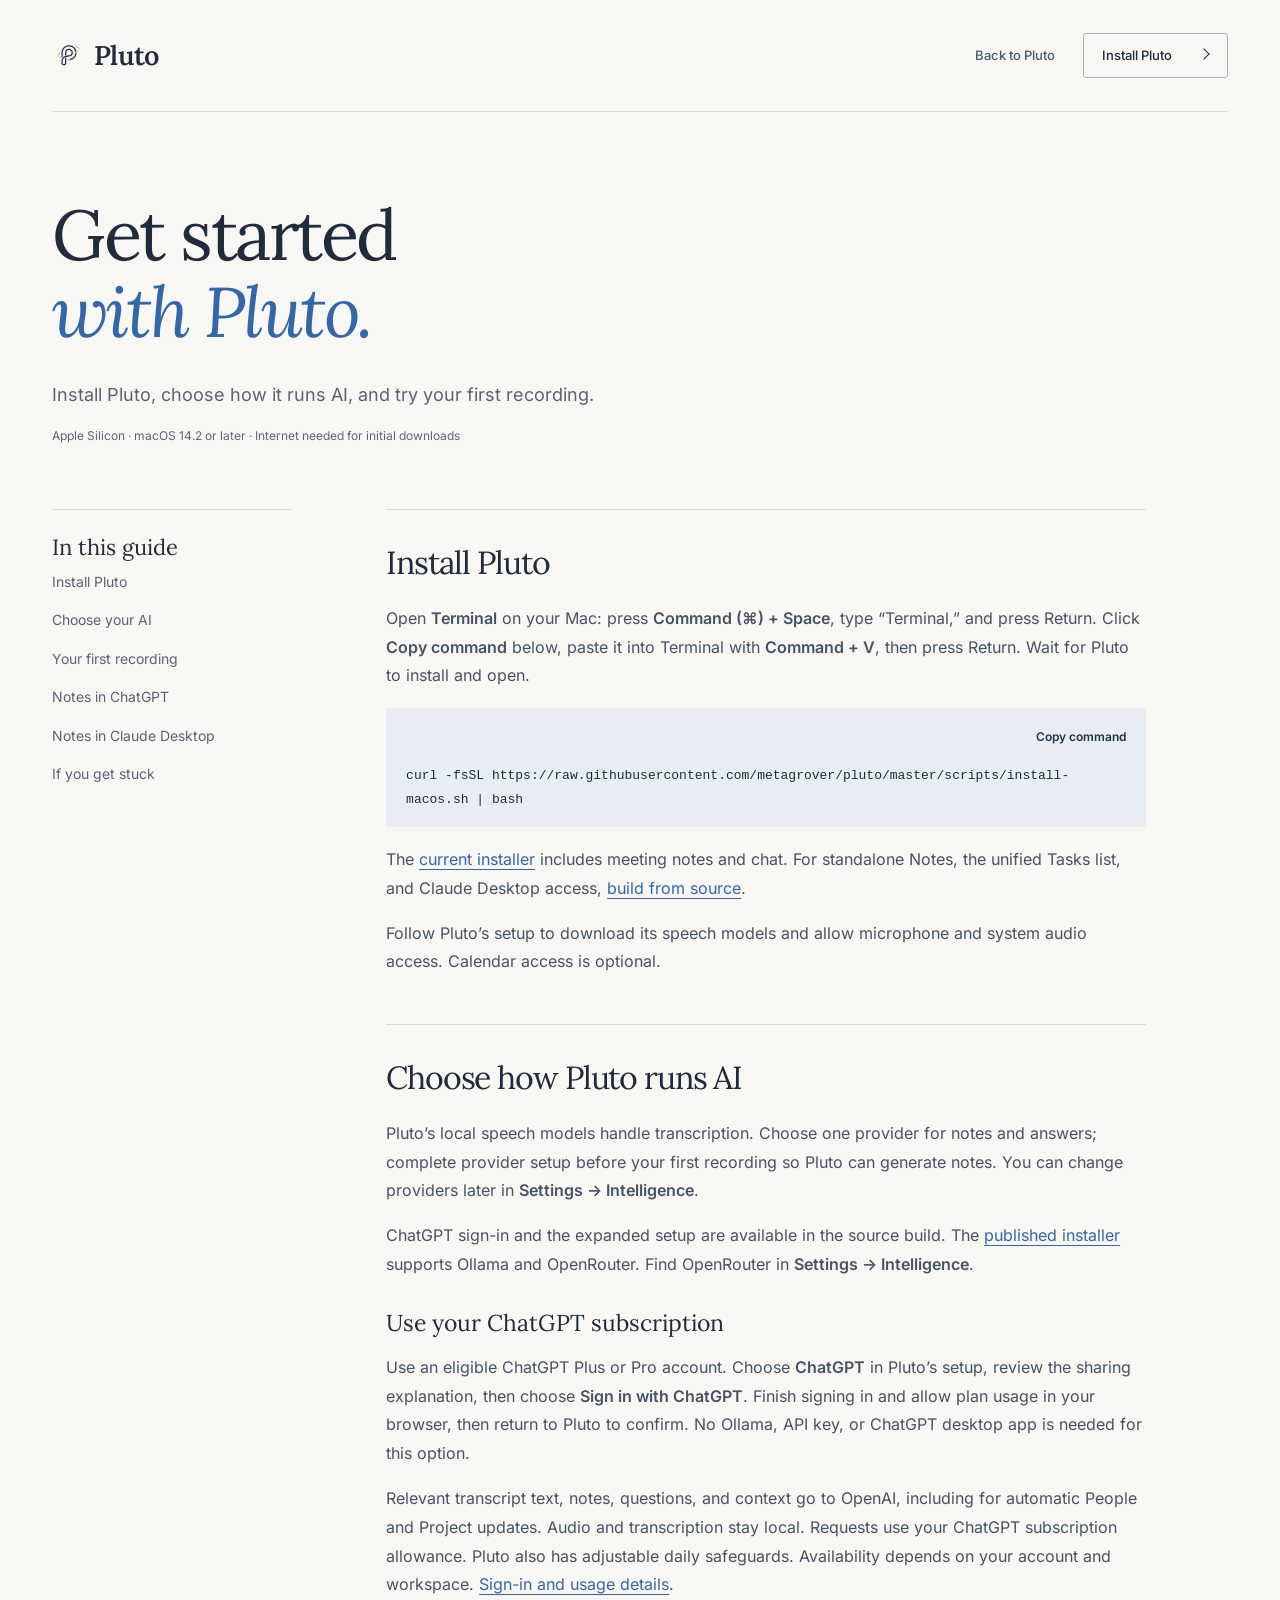
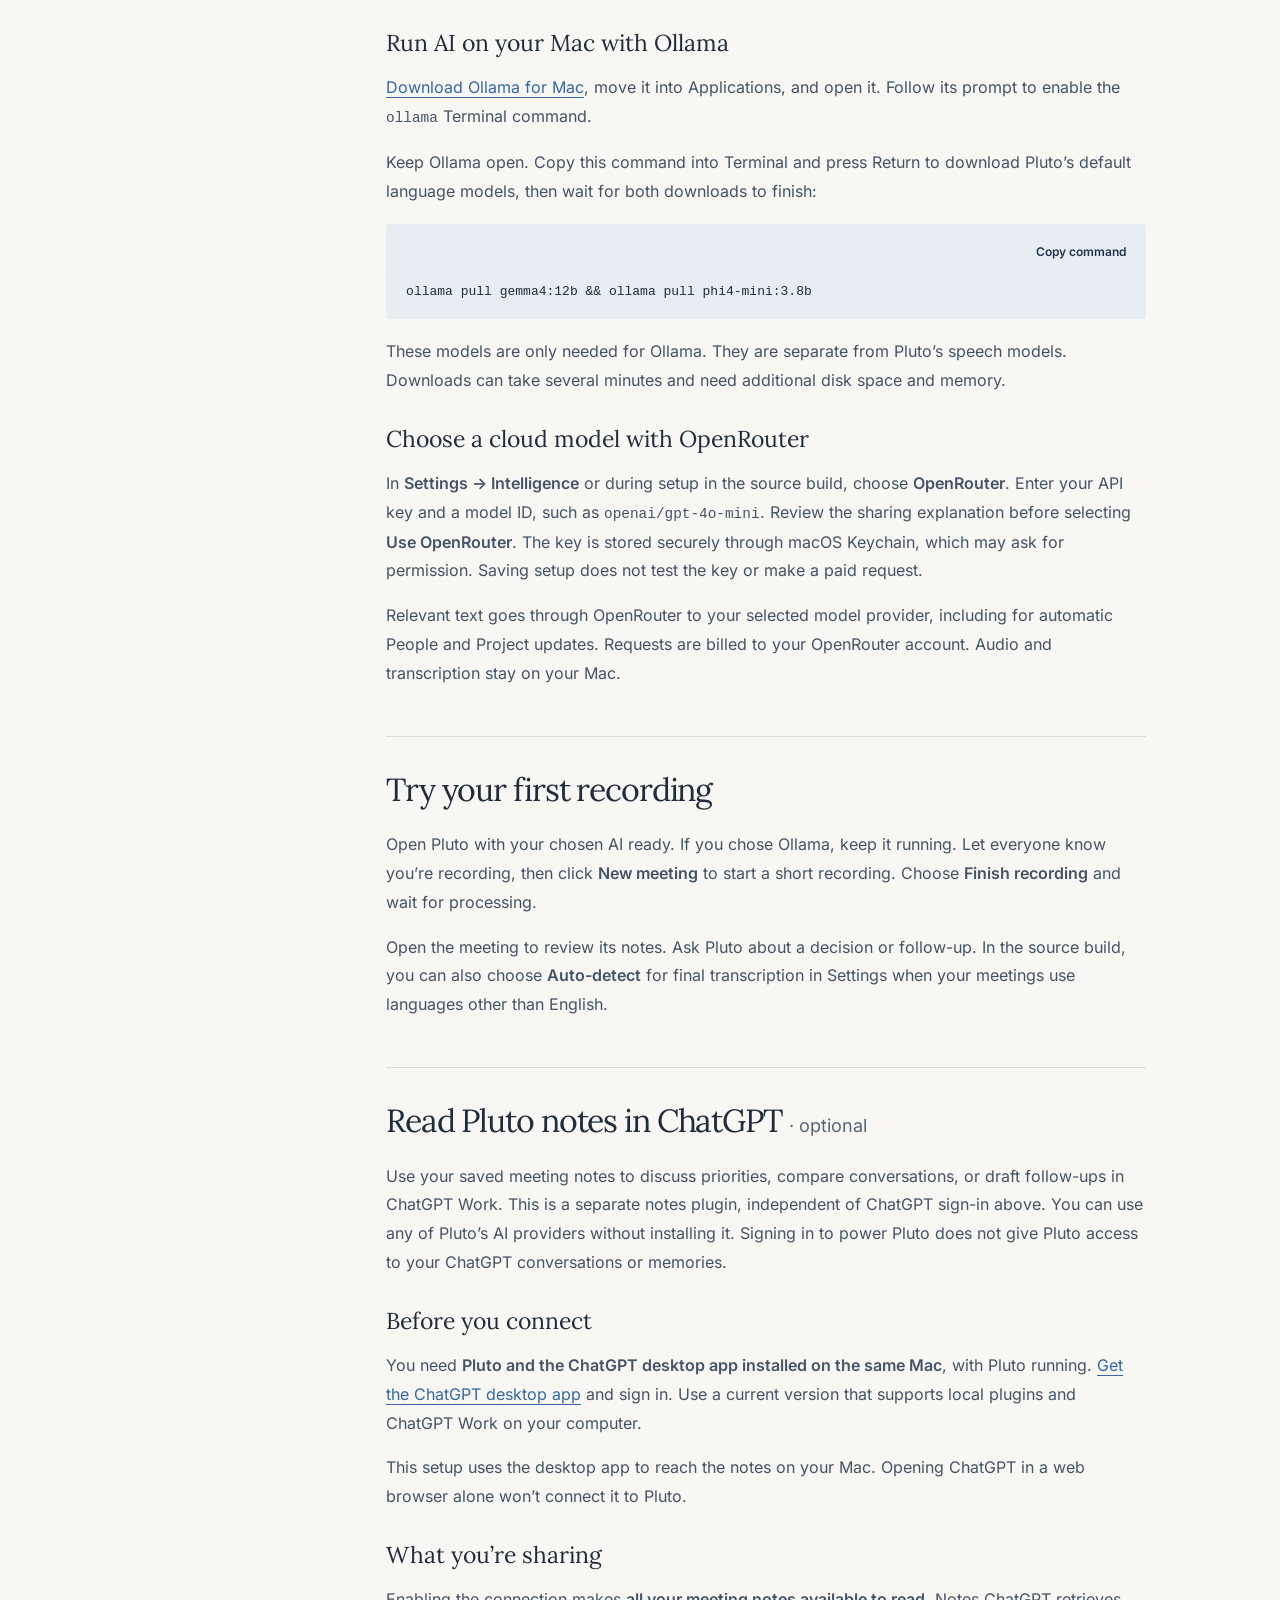
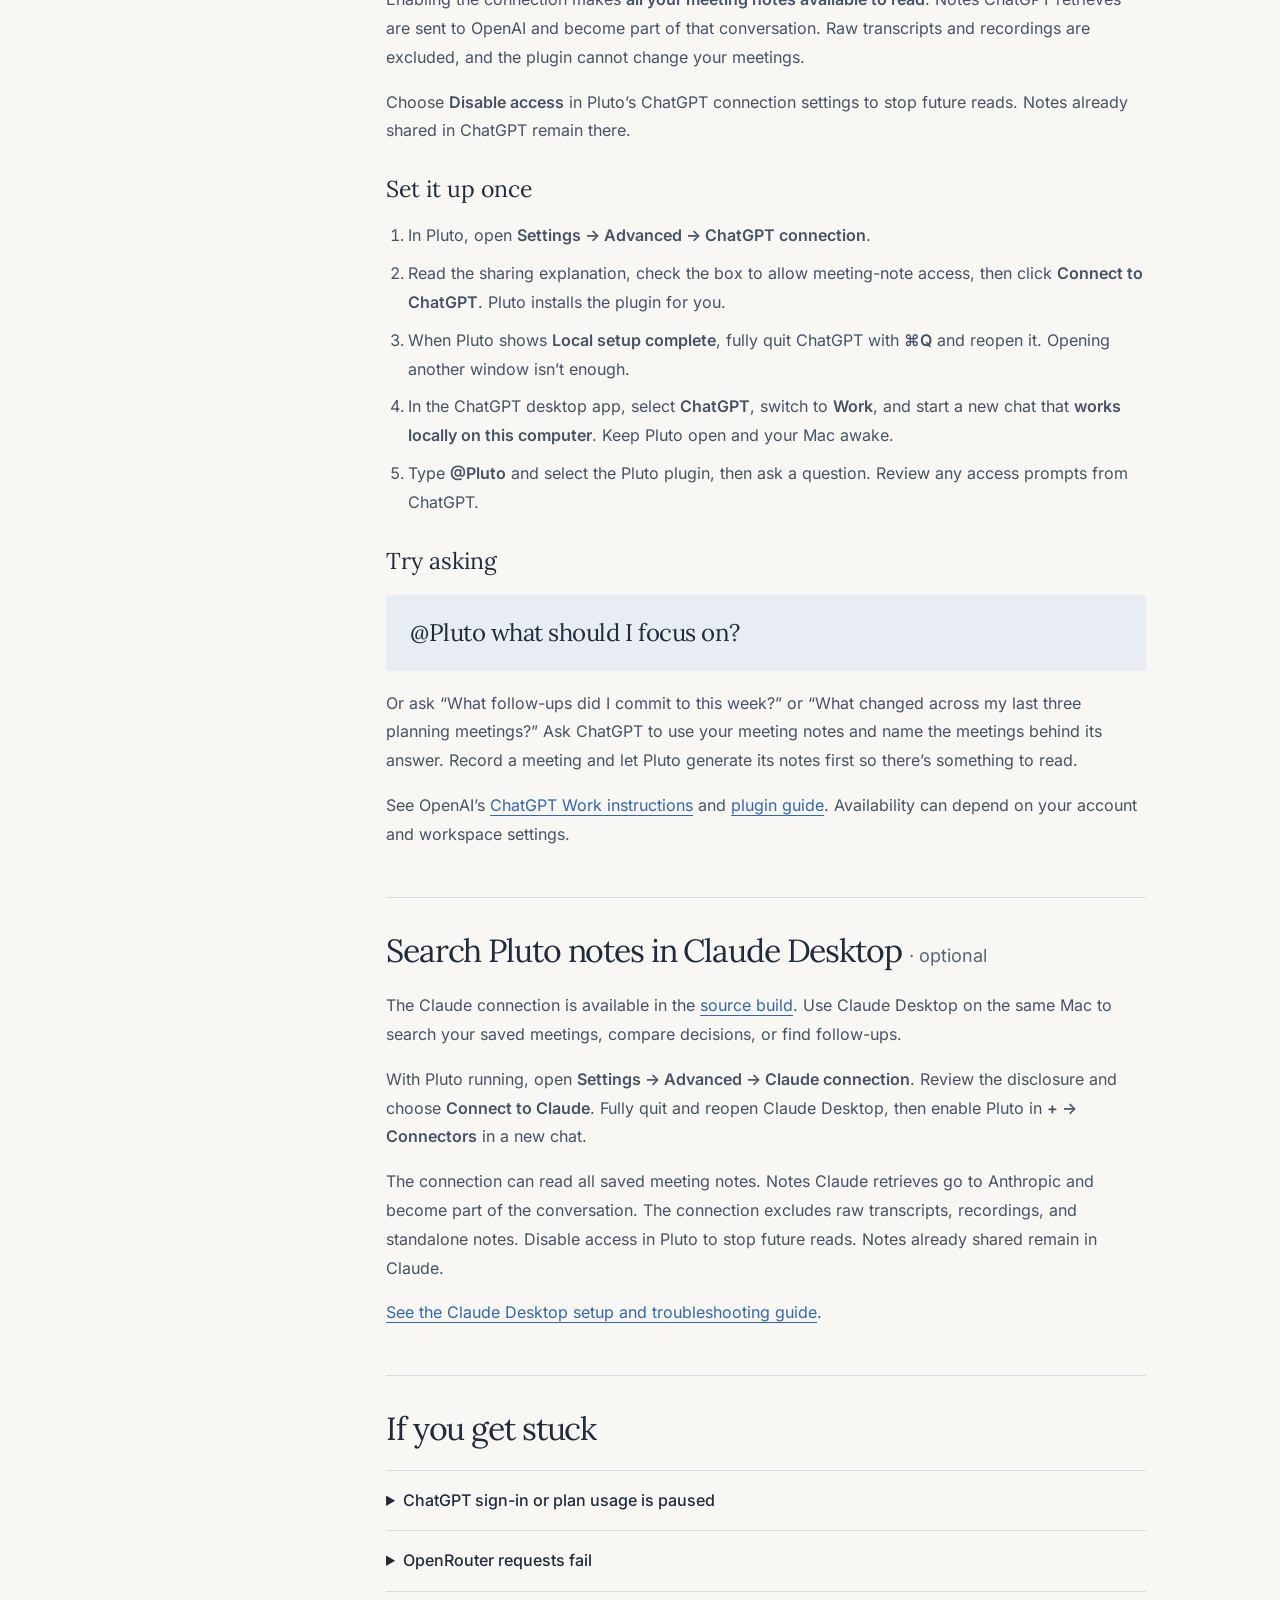
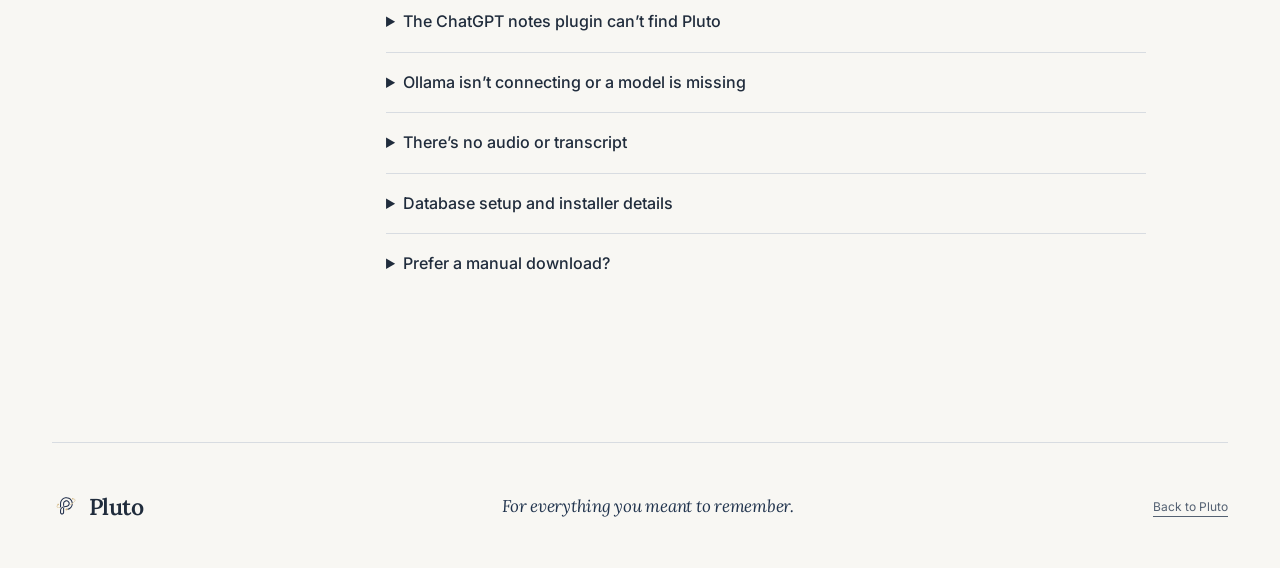
==== commit 26d186f9: "Snapshot in-progress site edits: provider choice, notes and tasks, Claude access" ====
--- a/getting-started.html
+++ b/getting-started.html
@@ -2,22 +2,52 @@
 <html lang="en">
 <head>
 <meta charset="UTF-8"><meta name="viewport" content="width=device-width, initial-scale=1">
-<meta name="theme-color" content="#f8f7f3"><meta name="description" content="Install Pluto on your Mac, set up local AI, make your first recording, and optionally connect your meeting notes to ChatGPT Work.">
+<meta name="theme-color" content="#f8f7f3"><meta name="description" content="Set up Pluto on your Mac for notes, tasks, and automatic meeting notes. Choose how to run AI and record your first meeting.">
 <title>Getting started | Pluto</title>
+<link rel="canonical" href="https://metagrover.github.io/get-pluto/getting-started.html">
+<meta property="og:type" content="website">
+<meta property="og:site_name" content="Pluto">
+<meta property="og:title" content="Getting started | Pluto">
+<meta property="og:description" content="Set up Pluto on your Mac for notes, tasks, and automatic meeting notes. Choose how to run AI and record your first meeting.">
+<meta property="og:url" content="https://metagrover.github.io/get-pluto/getting-started.html">
+<meta property="og:image" content="https://metagrover.github.io/get-pluto/assets/product/dashboard.jpg">
+<meta property="og:image:type" content="image/jpeg">
+<meta property="og:image:width" content="4320">
+<meta property="og:image:height" content="2880">
+<meta property="og:image:alt" content="Pluto’s dashboard showing meeting notes and follow-ups with fictional demo data.">
+<meta name="twitter:card" content="summary_large_image">
+<meta name="twitter:title" content="Getting started | Pluto">
+<meta name="twitter:description" content="Set up Pluto on your Mac for notes, tasks, and automatic meeting notes. Choose how to run AI and record your first meeting.">
+<meta name="twitter:image" content="https://metagrover.github.io/get-pluto/assets/product/dashboard.jpg">
+<meta name="twitter:image:alt" content="Pluto’s dashboard showing meeting notes and follow-ups with fictional demo data.">
+
 <link rel="icon" href="assets/favicon.svg" type="image/svg+xml"><link rel="stylesheet" href="assets/fonts/fonts.css"><link rel="stylesheet" href="site.css?v=setup-8">
 </head>
 <body class="guide-page">
 <a class="skip" href="#main">Skip to content</a>
 <header class="site-header wrap"><a class="brand" href="index.html" aria-label="Pluto home"><img src="assets/pluto-logo.svg" alt="" width="44" height="44">Pluto</a><nav aria-label="Main navigation"><a class="guide-mobile-link" href="index.html">Back to Pluto</a><a class="nav-cta" href="#install-pluto">Install Pluto <span class="arrow arrow-out" aria-hidden="true"></span></a></nav></header>
 <main id="main" class="wrap">
-  <div class="guide-hero"><h1>Get started.<br><em>Keep it local.</em></h1><p>Everything you need to install Pluto, make your first recording, and optionally bring your meeting notes into ChatGPT Work.</p><p id="before-you-begin" class="compatibility">Apple Silicon · macOS 14.2 or later · Internet needed for initial downloads</p></div>
+  <div class="guide-hero"><h1>Get started<br><em>with Pluto.</em></h1><p>Install Pluto, choose how it runs AI, and try your first recording.</p><p id="before-you-begin" class="compatibility">Apple Silicon · macOS 14.2 or later · Internet needed for initial downloads</p></div>
   <div class="guide-layout">
-    <aside class="guide-toc" aria-label="Guide contents"><strong>In this guide</strong><nav aria-label="On this page"><a href="#install-pluto">Install Pluto</a><a href="#install-ollama">Set up Ollama</a><a href="#first-recording">Your first recording</a><a href="#chatgpt">Connect ChatGPT · optional</a><a href="#troubleshooting">If you get stuck</a></nav></aside>
+    <aside class="guide-toc" aria-label="Guide contents"><strong>In this guide</strong><nav aria-label="On this page"><a href="#install-pluto">Install Pluto</a><a href="#choose-ai">Choose your AI</a><a href="#first-recording">Your first recording</a><a href="#chatgpt">Notes in ChatGPT</a><a href="#claude">Notes in Claude Desktop</a><a href="#troubleshooting">If you get stuck</a></nav></aside>
     <article class="guide-article" aria-label="Pluto setup instructions">
-      <section id="install-pluto" class="guide-section"><h2>Install Pluto</h2><p>Open <strong>Terminal</strong> on your Mac: press <strong>Command (⌘) + Space</strong>, type “Terminal,” and press Return. Click <strong>Copy command</strong> below, paste it into Terminal with <strong>Command + V</strong>, then press Return. Wait for Pluto to install and open.</p><div class="install-command"><div class="command-actions"><button type="button" data-copy-command="guide-install-command" hidden>Copy command</button></div><pre><code id="guide-install-command">curl -fsSL https://raw.githubusercontent.com/metagrover/pluto/master/scripts/install-macos.sh | bash</code></pre><p class="copy-status" role="status" aria-live="polite"></p></div><p id="prepare-pluto">Follow Pluto’s setup to download its speech models and allow microphone and system audio access. Calendar access is optional.</p></section>
-      <section id="install-ollama" class="guide-section"><h2>Set up Ollama</h2><p><a href="https://ollama.com/download/mac">Download Ollama for Mac</a>, move it into Applications, and open it. Follow its prompt to enable the <code>ollama</code> Terminal command.</p><p id="download-models">Ollama runs the AI that writes notes and answers questions on your Mac. Keep it open. Copy this command into Terminal and press Return to download Pluto’s two language models, then wait for both downloads to finish:</p><div class="install-command"><div class="command-actions"><button type="button" data-copy-command="ollama-model-command" hidden>Copy command</button></div><pre><code id="ollama-model-command">ollama pull gemma4:12b &amp;&amp; ollama pull phi4-mini:3.8b</code></pre><p class="copy-status" role="status" aria-live="polite"></p></div><p>Pluto’s speech models handle transcription; Ollama’s models handle notes and chat. Downloads can take several minutes.</p><p>Pluto uses Ollama and these models by default—no settings to enter for a new setup.</p></section>
-      <section id="first-recording" class="guide-section"><h2>Try your first recording</h2><p>Keep Ollama running and open Pluto. Let everyone know you’re recording, then start a short recording. Stop it and wait for Pluto to finish generating the notes.</p><p>Open the meeting to review its notes. You now have context to ask about in Pluto—or, if you choose, in ChatGPT.</p></section>
-      <section id="chatgpt" class="guide-section"><h2>Connect ChatGPT <em>· optional</em></h2><p>Use your saved meeting notes to discuss priorities, compare conversations, or draft follow-ups in ChatGPT Work. You can use Pluto on its own without this connection.</p>
+      <section id="install-pluto" class="guide-section"><h2>Install Pluto</h2><p>Open <strong>Terminal</strong> on your Mac: press <strong>Command (⌘) + Space</strong>, type “Terminal,” and press Return. Click <strong>Copy command</strong> below, paste it into Terminal with <strong>Command + V</strong>, then press Return. Wait for Pluto to install and open.</p><div class="install-command"><div class="command-actions"><button type="button" data-copy-command="guide-install-command" hidden>Copy command</button></div><pre><code id="guide-install-command">curl -fsSL https://raw.githubusercontent.com/metagrover/pluto/master/scripts/install-macos.sh | bash</code></pre><p class="copy-status" role="status" aria-live="polite"></p></div><p>The <a href="https://github.com/metagrover/pluto/releases">current installer</a> includes meeting notes and chat. For standalone Notes, the unified Tasks list, and Claude Desktop access, <a href="https://github.com/metagrover/pluto/blob/master/docs/dev.md">build from source</a>.</p><p id="prepare-pluto">Follow Pluto’s setup to download its speech models and allow microphone and system audio access. Calendar access is optional.</p></section>
+      <section id="choose-ai" class="guide-section"><h2>Choose how Pluto runs AI</h2>
+        <p>Pluto’s local speech models handle transcription. Choose one provider for notes and answers; complete provider setup before your first recording so Pluto can generate notes. You can change providers later in <strong>Settings → Intelligence</strong>.</p>
+        <p>ChatGPT sign-in and the expanded setup are available in the source build. The <a href="https://github.com/metagrover/pluto/releases">published installer</a> supports Ollama and OpenRouter. Find OpenRouter in <strong>Settings → Intelligence</strong>.</p>
+        <h3 id="chatgpt-sign-in">Use your ChatGPT subscription</h3>
+        <p>Use an eligible ChatGPT Plus or Pro account. Choose <strong>ChatGPT</strong> in Pluto’s setup, review the sharing explanation, then choose <strong>Sign in with ChatGPT</strong>. Finish signing in and allow plan usage in your browser, then return to Pluto to confirm. No Ollama, API key, or ChatGPT desktop app is needed for this option.</p>
+        <p>Relevant transcript text, notes, questions, and context go to OpenAI, including for automatic People and Project updates. Audio and transcription stay local. Requests use your ChatGPT subscription allowance. Pluto also has adjustable daily safeguards. Availability depends on your account and workspace. <a href="https://github.com/metagrover/pluto/blob/master/docs/chatgpt-intelligence.md">Sign-in and usage details</a>.</p>
+        <h3 id="install-ollama">Run AI on your Mac with Ollama</h3>
+        <p><a href="https://ollama.com/download/mac">Download Ollama for Mac</a>, move it into Applications, and open it. Follow its prompt to enable the <code>ollama</code> Terminal command.</p><p id="download-models">Keep Ollama open. Copy this command into Terminal and press Return to download Pluto’s default language models, then wait for both downloads to finish:</p>
+        <div class="install-command"><div class="command-actions"><button type="button" data-copy-command="ollama-model-command" hidden>Copy command</button></div><pre><code id="ollama-model-command">ollama pull gemma4:12b &amp;&amp; ollama pull phi4-mini:3.8b</code></pre><p class="copy-status" role="status" aria-live="polite"></p></div>
+        <p>These models are only needed for Ollama. They are separate from Pluto’s speech models. Downloads can take several minutes and need additional disk space and memory.</p>
+        <h3 id="openrouter">Choose a cloud model with OpenRouter</h3>
+        <p>In <strong>Settings → Intelligence</strong> or during setup in the source build, choose <strong>OpenRouter</strong>. Enter your API key and a model ID, such as <code>openai/gpt-4o-mini</code>. Review the sharing explanation before selecting <strong>Use OpenRouter</strong>. The key is stored securely through macOS Keychain, which may ask for permission. Saving setup does not test the key or make a paid request.</p>
+        <p>Relevant text goes through OpenRouter to your selected model provider, including for automatic People and Project updates. Requests are billed to your OpenRouter account. Audio and transcription stay on your Mac.</p>
+      </section>
+      <section id="first-recording" class="guide-section"><h2>Try your first recording</h2><p>Open Pluto with your chosen AI ready. If you chose Ollama, keep it running. Let everyone know you’re recording, then click <strong>New meeting</strong> to start a short recording. Choose <strong>Finish recording</strong> and wait for processing.</p><p>Open the meeting to review its notes. Ask Pluto about a decision or follow-up. In the source build, you can also choose <strong>Auto-detect</strong> for final transcription in Settings when your meetings use languages other than English.</p></section>
+      <section id="chatgpt" class="guide-section"><h2>Read Pluto notes in ChatGPT <em>· optional</em></h2><p>Use your saved meeting notes to discuss priorities, compare conversations, or draft follow-ups in ChatGPT Work. This is a separate notes plugin, independent of ChatGPT sign-in above. You can use any of Pluto’s AI providers without installing it. Signing in to power Pluto does not give Pluto access to your ChatGPT conversations or memories.</p>
         <h3>Before you connect</h3><p>You need <strong>Pluto and the ChatGPT desktop app installed on the same Mac</strong>, with Pluto running. <a href="https://learn.chatgpt.com/docs/quickstart">Get the ChatGPT desktop app</a> and sign in. Use a current version that supports local plugins and ChatGPT Work on your computer.</p><p>This setup uses the desktop app to reach the notes on your Mac. Opening ChatGPT in a web browser alone won’t connect it to Pluto.</p>
         <h3>What you’re sharing</h3><p>Enabling the connection makes <strong>all your meeting notes available to read</strong>. Notes ChatGPT retrieves are sent to OpenAI and become part of that conversation. Raw transcripts and recordings are excluded, and the plugin cannot change your meetings.</p><p>Choose <strong>Disable access</strong> in Pluto’s ChatGPT connection settings to stop future reads. Notes already shared in ChatGPT remain there.</p>
         <h3>Set it up once</h3><ol>
@@ -30,12 +60,21 @@
         <h3>Try asking</h3><blockquote class="guide-prompt">@Pluto what should I focus on?</blockquote><p>Or ask “What follow-ups did I commit to this week?” or “What changed across my last three planning meetings?” Ask ChatGPT to use your meeting notes and name the meetings behind its answer. Record a meeting and let Pluto generate its notes first so there’s something to read.</p>
 <p>See OpenAI’s <a href="https://learn.chatgpt.com/docs/use-chatgpt">ChatGPT Work instructions</a> and <a href="https://learn.chatgpt.com/docs/plugins">plugin guide</a>. Availability can depend on your account and workspace settings.</p>
       </section>
+      <section id="claude" class="guide-section">
+        <h2>Search Pluto notes in Claude Desktop <em>· optional</em></h2>
+        <p>The Claude connection is available in the <a href="https://github.com/metagrover/pluto/blob/master/docs/dev.md">source build</a>. Use Claude Desktop on the same Mac to search your saved meetings, compare decisions, or find follow-ups.</p>
+        <p>With Pluto running, open <strong>Settings → Advanced → Claude connection</strong>. Review the disclosure and choose <strong>Connect to Claude</strong>. Fully quit and reopen Claude Desktop, then enable Pluto in <strong>+ → Connectors</strong> in a new chat.</p>
+        <p>The connection can read all saved meeting notes. Notes Claude retrieves go to Anthropic and become part of the conversation. The connection excludes raw transcripts, recordings, and standalone notes. Disable access in Pluto to stop future reads. Notes already shared remain in Claude.</p>
+        <p><a href="https://github.com/metagrover/pluto/blob/master/docs/claude-connection.md">See the Claude Desktop setup and troubleshooting guide</a>.</p>
+      </section>
       <section id="troubleshooting" class="guide-section"><h2>If you get stuck</h2>
-        <details><summary>ChatGPT can’t find Pluto or read my notes</summary><p>Keep Pluto open with meeting-note access enabled. Fully quit ChatGPT with <strong>⌘Q</strong>, reopen it, and start a new local Work chat. Mention <strong>@Pluto</strong> again. Check that the meeting you want has generated notes.</p><p>If setup failed, update the ChatGPT desktop app and check that your account or workspace allows local Work plugins. In Pluto, choose <strong>Disable access</strong>, then connect again. “Local setup complete” confirms installation; your first successful question confirms ChatGPT can read the notes.</p></details>
+        <details><summary>ChatGPT sign-in or plan usage is paused</summary><p>Open <strong>Settings → Intelligence → ChatGPT</strong> to finish sign-in or review the usage notice. Pluto’s daily safeguard is separate from your ChatGPT plan allowance. You can change providers without losing your recordings.</p></details>
+        <details><summary>OpenRouter requests fail</summary><p>Check your saved model ID, key and account credit in <strong>Settings → Intelligence</strong>. Saving the key does not confirm that it is valid. Keep credentials out of public issues and screenshots.</p></details>
+        <details><summary>The ChatGPT notes plugin can’t find Pluto</summary><p>Keep Pluto open with meeting-note access enabled. Fully quit ChatGPT with <strong>⌘Q</strong>, reopen it, and start a new local Work chat. Mention <strong>@Pluto</strong> again. Check that the meeting you want has generated notes.</p><p>If setup failed, update the ChatGPT desktop app and check that your account or workspace allows local Work plugins. In Pluto, choose <strong>Disable access</strong>, then connect again. “Local setup complete” confirms installation; your first successful question confirms ChatGPT can read the notes.</p></details>
         <details id="connect-models"><summary>Ollama isn’t connecting or a model is missing</summary><p>Open Ollama and run <code>ollama list</code> to check both models are installed. If you previously changed providers or models, choose Ollama in <strong>Settings → Intelligence</strong>, with <code>gemma4:12b</code> for Local Analysis &amp; Deep Model and <code>phi4-mini:3.8b</code> for Fast Chat Model. If Terminal says “command not found,” finish Ollama’s command-line setup and reopen Terminal. See <a href="https://docs.ollama.com/macos">Ollama’s Mac instructions</a>.</p><p>If your Mac struggles, use a smaller model from <a href="https://ollama.com/library">Ollama’s library</a> and enter its exact name in Pluto.</p></details>
         <details><summary>There’s no audio or transcript</summary><p>Finish Pluto’s speech-model setup and check your microphone. Review permissions in <strong>System Settings → Privacy &amp; Security</strong>, then return to Pluto and choose <strong>Check again</strong>. If you previously denied microphone access and enable it in Settings, restart Pluto.</p></details>
         <details><summary>Database setup and installer details</summary><p>Choose Standard or Encrypted during Pluto’s setup. Encrypted setup encrypts the database and uses macOS Keychain; it may ask for permission. The choice is fixed for the profile. Audio files are not encrypted by default.</p><p>The installer verifies the release and removes only Pluto’s download quarantine. It does not grant recording permissions or disable protections for other apps. <a href="https://github.com/metagrover/pluto/blob/master/scripts/install-macos.sh">Read the installer</a>. Quit Pluto before upgrading; your profile and speech models are preserved. Updates may ask for permissions again.</p></details>
-        <details id="manual-install"><summary>Prefer a manual download?</summary><p><a href="https://github.com/metagrover/pluto/releases">Download the Mac DMG</a> and drag Pluto into Applications. If macOS blocks it, use <strong>System Settings → Privacy &amp; Security → Open Anyway</strong>. The release is ad-hoc signed, not notarized. See the <a href="https://github.com/metagrover/pluto#install-manually">full manual instructions</a>.</p></details>
+        <details id="manual-install"><summary>Prefer a manual download?</summary><p><a href="https://github.com/metagrover/pluto/releases">Download the Mac DMG</a> and drag Pluto into Applications. If macOS blocks it, use <strong>System Settings → Privacy &amp; Security → Open Anyway</strong>. The release is ad-hoc signed, not notarized. See the <a href="https://github.com/metagrover/pluto/blob/master/docs/getting-started.md#install-manually">full manual instructions</a>.</p></details>
       </section>
     </article>
   </div>
--- a/site.css
+++ b/site.css
@@ -14,8 +14,8 @@
 .site-header{height:112px;display:flex;align-items:center;justify-content:space-between;border-bottom:1px solid var(--line)}
 .brand{display:inline-flex;align-items:center;gap:9px;font:600 27px/1 var(--serif);letter-spacing:-.025em;white-space:nowrap}
 .brand img{width:33px;height:33px}
-.site-header nav{display:flex;align-items:center;gap:39px;font-size:13px;font-weight:500;color:#49586a}
-.site-header nav>a:not(.nav-cta){transition:color .2s}
+.site-header nav{display:flex;align-items:center;gap:clamp(16px,2.7vw,39px);font-size:13px;font-weight:500;color:#49586a}
+.site-header nav>a:not(.nav-cta):not(.nav-github){transition:color .2s}
 .site-header nav>a:hover{color:var(--blue)}
 .nav-cta{border:1px solid #aab5c1;padding:11px 18px;border-radius:3px;display:inline-flex;align-items:center;gap:25px;color:var(--ink);transition:background .2s,border-color .2s}
 .nav-cta:hover{background:var(--white);border-color:var(--ink);text-decoration:none}
@@ -24,39 +24,72 @@
 .arrow-out::before{transform:rotate(45deg)}
 .arrow-down::before{transform:rotate(135deg);top:0}
 .hero{padding-top:102px}
-.hero-copy{display:grid;grid-template-columns:minmax(0,1.5fr) minmax(280px,.75fr);column-gap:10%;align-items:end}
+.hero-copy{display:grid;grid-template-columns:minmax(0,1.5fr) minmax(280px,.75fr);column-gap:10%;align-items:center}
 h1,h2,p,figure{margin:0}
 h1,h2{font-family:var(--serif);font-weight:400;letter-spacing:-.035em}
 h1{font-size:clamp(3.7rem,6.3vw,6rem);line-height:1.1;max-width:920px;text-wrap:balance}
 h1 em,h2 em{font-weight:400;color:var(--blue);font-style:italic}
 .hero-intro{padding-bottom:10px}
+.hero h1{font-size:clamp(3.25rem,5.45vw,5.25rem)}
 .hero-intro>p:first-child{font-size:18px;line-height:1.75;max-width:410px;color:#455365}
+.hero-ai{margin-top:20px;font-size:13px;line-height:1.55;color:var(--muted)}
+.hero-ai a{text-decoration:underline;text-underline-offset:4px}
+@media(max-width:600px){.hero h1{font-size:clamp(2.65rem,9.5vw,3.5rem)}}
 .actions{display:flex;align-items:center;gap:29px;margin-top:31px;flex-wrap:wrap}
 .button{display:inline-flex;align-items:center;justify-content:space-between;gap:30px;min-height:52px;padding:12px 19px;background:var(--blue-deep);color:var(--white);border-radius:3px;font-size:13px;font-weight:600;letter-spacing:.005em;transition:background .2s,transform .2s}
 .button:hover{background:#345a88;text-decoration:none;transform:translateY(-2px)}
 .text-link{display:inline-flex;align-items:center;gap:13px;font-size:13px;font-weight:600;text-underline-offset:5px}
 .text-link:hover{text-decoration:underline}
 .compatibility{font-size:12px!important;color:#5c6877!important;margin-top:18px!important;line-height:1.4!important}
-.hero-example{position:relative;display:grid;grid-template-columns:1.1fr .9fr;column-gap:0;margin-top:110px;background:var(--mist);min-height:460px;overflow:hidden;border-radius:4px}
-.hero-example figcaption{grid-column:1/-1;padding:27px 42px 0;font:400 13px/1.4 var(--sans);color:#455a72}
-.hero-conversation{padding:61px 75px 67px 67px;display:flex;flex-direction:column;align-items:flex-start;justify-content:center}
-.example-label{display:block;font-size:12px;font-weight:600;letter-spacing:.02em;color:#365875}
-.hero-conversation p{font:400 clamp(1.9rem,2.6vw,2.75rem)/1.42 var(--serif);letter-spacing:-.025em;color:#24364c;margin-top:24px;max-width:620px}
-.example-source{font-size:12px;color:#5c6b7a;margin-top:30px}
-.hero-recall{border-left:1px solid #bac9d8;margin:47px 0 56px;padding:17px 60px 0 66px;display:flex;flex-direction:column;justify-content:center}
-.hero-recall>.example-label{margin-bottom:25px}
-.hero-recall>div{border-top:1px solid #c5d0db;padding:13px 0 15px;display:grid;grid-template-columns:100px 1fr;gap:10px;align-items:baseline}
-.hero-recall>div span{font-size:11px;color:#50677e}
-.hero-recall>div p{font:400 clamp(1.2rem,1.7vw,1.55rem)/1.4 var(--serif);letter-spacing:-.015em}
-.hero-recall>a{align-self:flex-start;margin-top:19px;font-size:12px;font-weight:600;color:#2d5f9d;border-bottom:1px solid currentColor;padding-bottom:3px}
-.hero-recall>a span{margin-left:11px}
-.hero-connector{position:absolute;left:calc(55% - 24px);top:49%;z-index:1;width:48px;height:48px;display:grid;place-items:center;background:var(--mist);border:1px solid #b6c4d3;border-radius:50%}
-.hero-connector img{width:32px;height:32px}
-.hero-connector span{display:none}
-.example-note{position:absolute;left:42px;bottom:22px;font-size:12px;color:#52677d}
-.principles{display:grid;grid-template-columns:repeat(4,1fr);padding-top:39px;padding-bottom:42px;margin-bottom:116px;border-bottom:1px solid var(--line);color:#536273;font-size:13px}
-.principles span{border-left:1px solid var(--line);padding-left:28px}
-.principles span:first-child{border:0;padding-left:0}
+.memory-story{padding-bottom:100px}
+.memory-story-row{display:grid;grid-template-columns:minmax(0,.9fr) minmax(0,1.1fr);gap:10%;align-items:center;padding:64px 0;border-top:1px solid var(--line);scroll-margin-top:28px}
+.memory-story-row h2{font-size:clamp(2rem,3.3vw,3.2rem);line-height:1.25;text-wrap:balance}
+.story-caption p{max-width:36ch;font-size:16px;line-height:1.75;color:var(--muted);margin-top:24px}
+.workspace{margin-top:clamp(56px,8vw,104px);display:grid;grid-template-columns:minmax(0,.9fr) minmax(0,1.1fr);gap:10%;padding:64px 0;border-top:1px solid var(--line)}
+.workspace h2{font-size:clamp(2rem,4vw,3.6rem);line-height:1.2;text-wrap:balance}
+.workspace-features>div{padding:20px 0;border-bottom:1px solid var(--line)}
+.workspace-features>div:first-child{padding-top:0}
+.workspace-features h3{font:400 23px/1.4 var(--serif)}
+.workspace-features p{color:var(--muted);font-size:15px;line-height:1.75;margin-top:6px;max-width:55ch}
+.workspace a{text-decoration:underline;text-underline-offset:4px}
+.provider-heading{display:flex;align-items:center;gap:10px}
+.provider-heading img,.connection-links img{flex:none}
+@media(max-width:800px){.workspace{grid-template-columns:1fr;gap:32px;padding-block:44px}}
+.memory-graphic{position:relative;background:var(--mist);border-radius:4px;padding:54px 38px 74px;color:var(--blue-deep);min-width:0}
+.memory-graphic figcaption{position:absolute;bottom:22px;left:30px;font-size:12px;line-height:1.5;color:#50677e}
+.voice-moment{display:grid;grid-template-columns:minmax(0,1fr) 40px minmax(0,1.2fr);gap:24px;align-items:center;min-height:156px}
+.voice-input{display:grid;justify-items:center;gap:16px}
+.voice-input>span,.source-conversations>span{font-size:13px;line-height:1.5;color:#50677e;text-align:center}
+.voice-wave{display:block;width:100%;max-width:180px;height:60px;color:var(--blue)}
+.voice-person{display:grid;gap:12px}
+.voice-person>strong,.synthesis-dossiers strong{font:400 clamp(1.55rem,2.3vw,2rem)/1.3 var(--serif);letter-spacing:-.02em}
+.voice-person small,.synthesis-dossiers small{font-size:13px;line-height:1.5;color:#50677e}
+.memory-arrow{display:block;position:relative;height:1px;background:#9cafc5}
+.memory-arrow:after{content:'';position:absolute;right:1px;top:-3px;width:7px;height:7px;border-right:1px solid #9cafc5;border-top:1px solid #9cafc5;transform:rotate(45deg)}
+.synthesis-map{display:grid;grid-template-columns:minmax(0,1fr) 65px minmax(0,1.2fr);align-items:center;min-height:180px}
+.source-conversations{display:grid;justify-items:center;gap:16px}
+.conversation-pages{display:block;width:100px;height:110px;fill:var(--paper);stroke:#9cafc5;stroke-width:1.2}
+.conversation-pages path{fill:none;stroke:#9cafc5}
+.synthesis-links{width:100%;height:180px;overflow:visible}
+.synthesis-links path{fill:none;stroke-width:1.2;vector-effect:non-scaling-stroke}
+.link-base{stroke:#b8c8da}.link-travel{stroke:var(--blue)}
+.synthesis-dossiers{display:grid;gap:40px;padding-left:16px}
+.synthesis-dossiers>div{display:grid;gap:8px}
+.motion-replay{position:absolute;bottom:14px;right:22px;display:flex;align-items:center;gap:7px;background:none;border:0;color:var(--blue-deep);font-size:12px;padding:8px;min-height:36px;cursor:pointer}
+.motion-replay[hidden]{display:none}
+.motion-replay:hover{text-decoration:underline;text-underline-offset:4px}
+.motion-replay svg{width:14px;height:14px;fill:none;stroke:currentColor;stroke-width:1.3;stroke-linecap:round;stroke-linejoin:round}
+.memory-graphic.is-playing .voice-wave rect{transform-box:fill-box;transform-origin:center;animation:voice-sample 1.2s cubic-bezier(.16,1,.3,1) both;animation-delay:calc(var(--beat)*70ms)}
+.memory-graphic.is-playing .memory-arrow{animation:memory-connect 700ms cubic-bezier(.16,1,.3,1) 600ms both}
+.memory-graphic.is-playing .flow-result{animation:memory-resolve 500ms cubic-bezier(.16,1,.3,1) 1s both}
+.memory-graphic.is-playing .link-travel{animation:memory-connect 1.1s cubic-bezier(.16,1,.3,1) 200ms both}
+@keyframes voice-sample{0%{transform:scaleY(.55)}35%{transform:scaleY(1.12)}70%{transform:scaleY(.7)}100%{transform:scaleY(1)}}
+@keyframes memory-connect{from{clip-path:inset(0 100% 0 0)}to{clip-path:inset(0 0 0 0)}}
+@keyframes memory-resolve{from{opacity:.25;filter:blur(2px)}to{opacity:1;filter:blur(0)}}
+@media(max-width:1099px){.memory-story-row{gap:6%}.memory-graphic{padding-inline:28px}.voice-moment{gap:18px;grid-template-columns:minmax(0,1fr) 28px minmax(0,1.2fr)}}
+@media(max-width:800px){.memory-story{padding-bottom:64px}.memory-story-row{grid-template-columns:1fr;gap:32px;padding:44px 0}.story-caption p{max-width:48ch;margin-top:18px}.memory-graphic{max-width:600px;width:100%}}
+@media(max-width:600px){.memory-story-row h2{font-size:clamp(2rem,8vw,2.7rem)}.story-caption p{font-size:15px}.memory-graphic{padding:40px 24px 68px}.voice-moment{gap:14px;grid-template-columns:minmax(0,1fr) 22px minmax(0,1.2fr);min-height:140px}.voice-person>strong,.synthesis-dossiers strong{font-size:24px}.voice-input>span,.source-conversations>span,.voice-person small,.synthesis-dossiers small{font-size:12px}.memory-graphic figcaption{left:24px}.motion-replay{right:16px}.synthesis-map{grid-template-columns:minmax(0,.9fr) 38px minmax(0,1.1fr)}.synthesis-dossiers{padding-left:12px;gap:36px}.conversation-pages{width:80px;height:88px}}
+@media(prefers-reduced-motion:reduce){.memory-graphic.is-playing .voice-wave rect,.memory-graphic.is-playing .memory-arrow,.memory-graphic.is-playing .flow-result,.memory-graphic.is-playing .link-travel{animation:none;clip-path:none;filter:none;opacity:1}.motion-replay{display:none}}
 .ecosystem{background:var(--night);color:#f3f3ef;padding-top:132px;padding-bottom:77px;overflow:clip}
 .ecosystem-heading{display:grid;grid-template-columns:1.35fr .65fr;gap:10%;align-items:end;margin-bottom:68px}
 .ecosystem-heading h2{font-size:clamp(3.2rem,5vw,5.1rem);line-height:1.18;text-wrap:balance}
@@ -95,16 +128,37 @@
 .is-scroll-story .context-person{opacity:var(--person-reveal,1);transform:translateY(calc((1 - var(--person-reveal,1))*12px))}
 .is-scroll-story .context-project{opacity:var(--project-reveal,1);transform:translateY(calc((1 - var(--project-reveal,1))*12px))}
 .is-scroll-story .context-commitment{opacity:var(--commitment-reveal,1);transform:translateY(calc((1 - var(--commitment-reveal,1))*12px))}
-.chatgpt-banner{display:grid;grid-template-columns:minmax(220px,.65fr) minmax(0,1.35fr);align-items:start;gap:64px;padding-block:56px}
-.chatgpt-brand{display:flex;align-items:center;gap:14px;flex:none;scroll-margin-top:30px}
-.chatgpt-brand img{width:32px;height:32px}
-.chatgpt-brand h2{font:400 24px/1.35 var(--serif);letter-spacing:-.02em}
-.chatgpt-banner p{font-size:14px;line-height:1.65;color:var(--muted)}
-.chatgpt-copy blockquote{font:400 clamp(1.5rem,2.5vw,2rem)/1.45 var(--serif);letter-spacing:-.02em;color:var(--ink);margin:14px 0}
-.chatgpt-copy .text-link{margin-top:20px}
+.chatgpt-banner{display:grid;grid-template-columns:minmax(0,.9fr) minmax(0,1.1fr);align-items:center;gap:10%;padding-block:104px}
+.chatgpt-copy h2{font-size:clamp(2.8rem,4vw,4.2rem);line-height:1.2;text-wrap:balance}
+#chatgpt-access{scroll-margin-top:30px}
+.chatgpt-copy>p{font-size:16px;line-height:1.75;color:var(--muted);max-width:36ch;margin-top:20px}
+.connection-links{display:grid;gap:12px;margin:24px 0 0;padding:0;list-style:none}
+.connection-links a{display:inline-flex;align-items:center;gap:10px;font-size:14px;line-height:1.5;color:var(--blue-deep);text-decoration:underline;text-underline-offset:4px}
+.chatgpt-boundary{display:block;font-size:12px;line-height:1.7;color:var(--muted);margin-top:18px;max-width:44ch}
+.chatgpt-demo{background:#fff;padding:28px 34px 72px;min-height:420px;border:1px solid #e5e5e5;border-radius:16px;font-family:var(--sans);color:#262626}
+.chatgpt-demo-header{display:flex;align-items:center;gap:10px;padding-bottom:20px;font-size:16px;font-weight:600;color:#262626}
+.chatgpt-demo-header small{margin-left:auto;font-size:12px;color:var(--muted)}
+.chatgpt-prompt{display:flex;align-items:center;gap:10px;flex-wrap:wrap;width:fit-content;max-width:100%;margin:30px 0 28px auto;padding:12px 18px;background:#f4f4f4;border-radius:20px;font-size:14px;line-height:1.6;color:#262626}
+.pluto-mention{display:flex;align-items:center;gap:5px;color:var(--blue);font-weight:500}
+.typed-question{display:inline-block;position:relative;white-space:nowrap;padding-right:7px}
+.typing-caret{position:absolute;right:0;top:3px;width:1px;height:17px;background:var(--blue);opacity:0}
+.chatgpt-retrieval{display:flex;align-items:center;gap:8px;font-size:12px;color:var(--muted);margin-bottom:18px}
+.chatgpt-retrieval>svg{width:14px;height:14px;margin-left:auto;fill:none;stroke:var(--blue);stroke-width:1.4}
+.chatgpt-answer>p:first-child{font:400 16px/1.7 var(--sans);letter-spacing:normal;color:#262626}
+.chatgpt-answer>p+p{font-size:16px;line-height:1.7;color:#262626;margin-top:14px}
+.chatgpt-source{display:flex;align-items:center;gap:8px;margin-top:20px;font-size:12px;color:var(--muted)}
+.chatgpt-source svg{width:16px;height:16px;fill:none;stroke:currentColor;stroke-width:1.2;flex:none}
+.chatgpt-demo.is-playing .typed-question{animation:chatgpt-type 1.3s steps(19,end) 150ms both}
+.chatgpt-demo.is-playing .typing-caret{animation:chatgpt-caret 650ms steps(2,end) 1.4s 2}
+.chatgpt-demo.is-playing .chatgpt-retrieval{animation:memory-resolve 350ms cubic-bezier(.16,1,.3,1) 1.5s both}
+.chatgpt-demo.is-playing .chatgpt-answer{animation:memory-resolve 450ms cubic-bezier(.16,1,.3,1) 1.9s both}
+@keyframes chatgpt-type{from{clip-path:inset(0 100% 0 0)}to{clip-path:inset(0 0 0 0)}}
+@keyframes chatgpt-caret{0%,100%{opacity:0}50%{opacity:1}}
 #chatgpt-sharing{scroll-margin-top:30px}
-@media(max-width:800px){.chatgpt-banner{grid-template-columns:1fr;gap:22px}}
-@media(max-width:600px){.chatgpt-banner{display:grid;gap:20px;padding-block:40px}.chatgpt-brand h2{font-size:22px}.chatgpt-banner .text-link{justify-self:start}}
+@media(max-width:1099px){.chatgpt-banner{gap:6%}.chatgpt-demo{padding-inline:28px}}
+@media(max-width:800px){.chatgpt-banner{grid-template-columns:1fr;gap:36px;padding-block:72px}.chatgpt-copy>p{max-width:48ch}.chatgpt-demo{max-width:600px;width:100%}}
+@media(max-width:600px){.chatgpt-banner{padding-block:64px}.chatgpt-copy h2{font-size:clamp(2.5rem,10vw,3.3rem)}.chatgpt-demo{padding:23px 22px 68px;min-height:430px}.chatgpt-prompt{padding:14px;font-size:13px;gap:8px}.chatgpt-answer>p:first-child,.chatgpt-answer>p+p{font-size:15px}.chatgpt-source{font-size:12px}}
+@media(prefers-reduced-motion:reduce){.chatgpt-demo.is-playing .typed-question,.chatgpt-demo.is-playing .chatgpt-retrieval,.chatgpt-demo.is-playing .chatgpt-answer{animation:none;clip-path:none;filter:none;opacity:1}.chatgpt-demo.is-playing .typing-caret{animation:none;opacity:0}}
 .privacy-band{padding:137px 0 128px;background:#eeeee9}
 .privacy-band-heading{display:grid;grid-template-columns:1fr .7fr;align-items:end;gap:11%;padding-bottom:66px}
 .privacy-band h2,.faq h2,.download h2{font-size:clamp(3.2rem,5vw,5.15rem);line-height:1.18}
@@ -128,10 +182,11 @@
 .faq details[open] summary span{transform:rotate(45deg)}
 .faq details p{font-size:14px;line-height:1.8;max-width:590px;color:#4f5b69;padding:0 35px 27px 3px}
 .download{position:relative;display:grid;grid-template-columns:.9fr 1.1fr;align-items:center;min-height:690px;background:#fff;overflow:hidden;border-radius:4px;margin-bottom:102px}
-.closing-illustration{grid-column:2;grid-row:1;align-self:stretch;display:grid;place-items:center;overflow:hidden}
-.closing-illustration img{width:100%;height:100%;max-height:690px;object-fit:cover;object-position:center;transform:scale(1.45)}
+.closing-illustration{position:relative;grid-column:2;grid-row:1;align-self:stretch;min-width:0;min-height:0;overflow:hidden}
+.closing-illustration img{position:absolute;inset:0;width:100%;height:100%;object-fit:contain;object-position:center;transform:scale(1.45)}
 .download-inner{grid-column:1;grid-row:1;z-index:1;padding:60px 0 60px clamp(40px,7vw,116px)}
 .download h2{max-width:470px}
+.download-actions{display:flex;align-items:stretch;flex-wrap:wrap;gap:12px;margin-top:clamp(24px,2.5vw,36px)}
 .download-inner>p:not(.download-note){font-size:17px;line-height:1.7;max-width:360px;color:#4b5867;margin:24px 0 30px}
 .download-inner{min-width:0}
 .install-command{background:var(--mist);border-radius:4px;margin:18px 0;min-width:0}
@@ -147,17 +202,17 @@
 .install-details{font-size:13px;color:var(--muted);margin:20px 0 0}
 .install-details summary{cursor:pointer;color:var(--ink);padding:8px 0}
 .install-details p{margin:10px 0;line-height:1.8}
-.download-note{font-size:12px;color:#65717d;margin:11px 0 33px}
+.download-note{font-size:12px;color:#65717d;margin-top:11px}
 .download .text-link{border-bottom:1px solid currentColor;padding-bottom:4px}
 .download .text-link:hover{text-decoration:none}
 footer{min-height:128px;display:flex;align-items:center;justify-content:space-between;gap:24px;border-top:1px solid var(--line);color:#546172;font-size:12px}
 footer p{font:italic 400 17px/1.45 var(--serif);letter-spacing:-.015em;color:var(--blue-deep)}
 footer .brand{color:var(--ink);font-size:23px}footer .brand img{width:28px;height:28px}
 footer>a:last-child{text-decoration:underline;text-underline-offset:5px}
-@media(max-width:1099px){.wrap{width:min(100% - 72px,1416px)}.hero-copy{grid-template-columns:1fr;gap:28px}.hero-intro{max-width:640px}.hero-example{margin-top:76px}.ecosystem-scroll{height:auto;min-height:0}.ecosystem-map{position:static;min-height:0;gap:48px;padding-bottom:28px}.context-panel{order:2}.pluto-chat{order:1}.ecosystem{padding-bottom:76px}.ecosystem-disclaimer{padding-top:30px}.faq{gap:7%}}
-@media(max-width:800px){.site-header{height:88px}.site-header nav{gap:20px}.site-header nav>a:not(.nav-cta){display:none}.hero{padding-top:80px}.hero-example{grid-template-columns:1fr;min-height:0}.hero-conversation{padding:45px 52px 47px}.hero-recall{margin:0 52px 60px;padding:40px 0 0;border-left:0;border-top:1px solid #bac9d8}.hero-connector{left:calc(50% - 22px);top:48%;width:44px;height:44px}.hero-example figcaption{padding:24px 52px 0}.example-note{left:52px}.principles{margin-bottom:90px}.ecosystem{padding-top:93px}.ecosystem-heading{grid-template-columns:1fr;gap:20px}.ecosystem-map{grid-template-columns:1fr}.pluto-chat{grid-column:1;grid-row:1}.context-panel{grid-column:1;grid-row:2;max-width:none;display:grid;grid-template-columns:repeat(2,1fr);column-gap:30px}.context-panel-heading{grid-column:1/-1}.privacy-band{padding:96px 0}.privacy-band-heading{grid-template-columns:1fr;gap:25px}.privacy-points{grid-template-columns:1fr}.privacy-points>div,.privacy-points>div+div{border-left:0;border-top:1px solid #bec5ca;padding:21px 0}.privacy-points>div:first-child{border-top:0}.privacy-points p{max-width:none}.faq{grid-template-columns:1fr;padding:95px 0 105px}.download{grid-template-columns:1fr;min-height:0}.closing-illustration{grid-column:1;grid-row:2;height:390px}.download-inner{grid-column:1;grid-row:1;padding:72px 52px 0}.closing-illustration img{object-fit:contain}.download{margin-bottom:70px}}
-@media(max-width:600px){.wrap{width:min(100% - 40px,1416px)}.site-header{height:76px}.site-header .brand{font-size:24px}.site-header .brand img{width:28px;height:28px}.nav-cta{padding:9px 11px;gap:13px;font-size:12px}.hero{padding-top:70px}h1{font-size:clamp(3.2rem,12.8vw,4.5rem);line-height:1.15}.hero-intro>p:first-child{font-size:16px;line-height:1.7}.actions{gap:21px}.hero-example{margin-top:68px}.hero-example figcaption{padding:23px 25px 0;font-size:12px}.hero-conversation{padding:48px 25px 47px}.hero-conversation p{font-size:clamp(1.9rem,8vw,2.5rem)}.hero-recall{margin:0 25px 67px;padding-top:42px}.hero-recall>div{grid-template-columns:79px 1fr}.hero-recall>div p{font-size:1.25rem}.hero-connector{top:51%;}.example-note{left:25px;bottom:20px;font-size:12px}.principles{grid-template-columns:repeat(2,1fr);gap:0;row-gap:20px;padding-top:31px;padding-bottom:36px;margin-bottom:70px;font-size:12px}.principles span:nth-child(3){padding-left:0;border-left:0}.ecosystem{padding-top:83px;padding-bottom:65px}.ecosystem-heading{margin-bottom:46px}.ecosystem-heading h2{font-size:clamp(3rem,10vw,4rem)}.ecosystem-heading>p{font-size:15px}.ecosystem-map{gap:36px}.pluto-chat{padding:25px 22px;min-height:560px}.chat-header{font-size:18px;margin-bottom:25px}.chat-header small{font-size:11px;max-width:75px;text-align:right}.chat-question,.chat-followup{max-width:90%;font-size:13px}.chat-response,.chat-followup-response{max-width:95%}.chat-response p,.chat-followup-response p{font-size:1.3rem}.chat-followup{margin-top:37px}.context-panel{grid-template-columns:1fr;gap:0}.context-panel-heading{padding-bottom:18px}.context-node{min-height:100px}.privacy-band{padding:83px 0}.privacy-band h2,.faq h2,.download h2{font-size:clamp(3rem,10.5vw,4.1rem)}.privacy-band-heading{padding-bottom:43px}.privacy-band-heading p{font-size:15px}.privacy-points strong{font-size:21px}.processing-choice{grid-template-columns:1fr;gap:9px;margin-top:25px}.faq{padding:82px 0 98px;gap:34px}.faq summary{font-size:14px;padding:21px 3px}.download-inner{padding:62px 27px 0}.download-inner>p:not(.download-note){font-size:15px}.closing-illustration{height:310px}.download{margin-bottom:60px}footer{min-height:150px;flex-wrap:wrap;align-content:center;row-gap:10px}footer p{width:100%;order:3}footer>a:last-child{margin-left:auto}}
-@media(max-width:370px){.actions{align-items:flex-start;flex-direction:column}.hero-connector{display:none}.hero-recall>div{grid-template-columns:1fr;gap:0}.chat-sources span:first-child{width:100%}}
+@media(max-width:1099px){.wrap{width:min(100% - 72px,1416px)}.hero-copy{grid-template-columns:1fr;gap:28px}.hero-intro{max-width:640px}.ecosystem-scroll{height:auto;min-height:0}.ecosystem-map{position:static;min-height:0;gap:48px;padding-bottom:28px}.context-panel{order:2}.pluto-chat{order:1}.ecosystem{padding-bottom:76px}.ecosystem-disclaimer{padding-top:30px}.faq{gap:7%}}
+@media(max-width:800px){.site-header{height:88px}.site-header nav{gap:20px}.site-header nav>a:not(.nav-cta):not(.nav-github){display:none}.hero{padding-top:80px}.ecosystem{padding-top:93px}.ecosystem-heading{grid-template-columns:1fr;gap:20px}.ecosystem-map{grid-template-columns:1fr}.pluto-chat{grid-column:1;grid-row:1}.context-panel{grid-column:1;grid-row:2;max-width:none;display:grid;grid-template-columns:repeat(2,1fr);column-gap:30px}.context-panel-heading{grid-column:1/-1}.privacy-band{padding:96px 0}.privacy-band-heading{grid-template-columns:1fr;gap:25px}.privacy-points{grid-template-columns:1fr}.privacy-points>div,.privacy-points>div+div{border-left:0;border-top:1px solid #bec5ca;padding:21px 0}.privacy-points>div:first-child{border-top:0}.privacy-points p{max-width:none}.faq{grid-template-columns:1fr;padding:95px 0 105px}.download{grid-template-columns:1fr;min-height:0}.closing-illustration{grid-column:1;grid-row:2;height:clamp(240px,48vw,360px)}.download-inner{grid-column:1;grid-row:1;padding:72px 52px 0}.closing-illustration img{object-fit:cover;transform:scale(1.3)}.download{margin-bottom:70px}}
+@media(max-width:600px){.wrap{width:min(100% - 40px,1416px)}.site-header{height:76px}.site-header .brand{font-size:24px}.site-header .brand img{width:28px;height:28px}.nav-cta{padding:9px 11px;gap:13px;font-size:12px}.hero{padding-top:70px}h1{font-size:clamp(3.2rem,12.8vw,4.5rem);line-height:1.15}.hero-intro>p:first-child{font-size:16px;line-height:1.7}.actions{gap:21px}.ecosystem{padding-top:83px;padding-bottom:65px}.ecosystem-heading{margin-bottom:46px}.ecosystem-heading h2{font-size:clamp(3rem,10vw,4rem)}.ecosystem-heading>p{font-size:15px}.ecosystem-map{gap:36px}.pluto-chat{padding:25px 22px;min-height:560px}.chat-header{font-size:18px;margin-bottom:25px}.chat-header small{font-size:11px;max-width:75px;text-align:right}.chat-question,.chat-followup{max-width:90%;font-size:13px}.chat-response,.chat-followup-response{max-width:95%}.chat-response p,.chat-followup-response p{font-size:1.3rem}.chat-followup{margin-top:37px}.context-panel{grid-template-columns:1fr;gap:0}.context-panel-heading{padding-bottom:18px}.context-node{min-height:100px}.privacy-band{padding:83px 0}.privacy-band h2,.faq h2,.download h2{font-size:clamp(3rem,10.5vw,4.1rem)}.privacy-band-heading{padding-bottom:43px}.privacy-band-heading p{font-size:15px}.privacy-points strong{font-size:21px}.processing-choice{grid-template-columns:1fr;gap:9px;margin-top:25px}.faq{padding:82px 0 98px;gap:34px}.faq summary{font-size:14px;padding:21px 3px}.download-inner{padding:62px 27px 0}.download-inner>p:not(.download-note){font-size:15px}.closing-illustration{height:clamp(220px,58vw,300px)}.download{margin-bottom:60px}footer{min-height:150px;flex-wrap:wrap;align-content:center;row-gap:10px}footer p{width:100%;order:3}footer>a:last-child{margin-left:auto}}
+@media(max-width:370px){.actions{align-items:flex-start;flex-direction:column}.chat-sources span:first-child{width:100%}}
 @media(prefers-reduced-motion:reduce){html{scroll-behavior:auto}*,*::before,*::after{transition-duration:.01ms!important;animation-duration:.01ms!important}.is-scroll-story .chat-question,.is-scroll-story .chat-response,.is-scroll-story .chat-followup,.is-scroll-story .chat-followup-response,.is-scroll-story .chat-sources,.is-scroll-story .context-person,.is-scroll-story .context-project,.is-scroll-story .context-commitment{opacity:1;transform:none}}
 
 .guide-hero{padding:84px 0 64px;max-width:1000px}
@@ -199,3 +254,26 @@
 
 .guide-section h2 em{font:400 18px/1.4 var(--sans);color:var(--muted);letter-spacing:0;white-space:nowrap}
 .guide-prompt{margin:18px 0;padding:20px 24px;background:var(--mist);border-radius:4px;font:400 24px/1.5 var(--serif);letter-spacing:-.02em}
+
+/* Actual product photography, kept within the editorial page rhythm. */
+.product-tour{margin-top:clamp(32px,4vw,60px);scroll-margin-top:32px}
+.product-film{margin:0}
+.product-film-player{position:relative}
+.product-film video{display:block;width:100%;height:auto;aspect-ratio:16/9;background:#263440;color:var(--white);border-radius:8px}
+.product-film-play{position:absolute;top:50%;left:50%;transform:translate(-50%,-50%);align-items:center;gap:12px;width:max-content;max-width:calc(100% - 32px);min-height:52px;padding:12px 20px;border:0;border-radius:4px;background:var(--blue-deep);color:var(--white);font:600 14px/1.5 var(--sans);white-space:nowrap;cursor:pointer}
+.product-film-play:not([hidden]){display:flex}
+.product-film-play:hover{background:var(--blue)}
+.product-film-play:disabled{cursor:wait}
+.product-film-play span:last-child{font-weight:400}
+.product-film-status{margin-top:16px;color:var(--muted);font-size:14px}
+
+
+.github-star{display:inline-flex;align-items:center;gap:8px;min-height:44px;padding:8px 14px;border:1px solid #ac9a76;border-radius:6px;background:#fffbf1;color:var(--ink);box-shadow:0 1px 2px rgb(32 44 60 / .08);font-size:13px;font-weight:600;white-space:nowrap;transition:background .2s,border-color .2s}
+.github-star:hover{background:#f8efd9;border-color:#886e3f;color:var(--ink)}
+.github-star svg{flex:none;color:#8a571c}
+.download-actions .github-star{min-height:52px}
+.github-short{display:none}
+footer nav{display:flex;gap:24px}footer nav a{text-decoration:underline;text-underline-offset:5px}
+@media(max-width:600px){.site-header nav{gap:12px}.site-header .nav-github{padding-inline:10px;font-size:12px}footer nav{margin-left:auto}}
+@media(max-width:385px){.github-invite{display:none}.github-short{display:inline}}
+@media(max-width:370px){.site-header .nav-cta .arrow{display:none}}
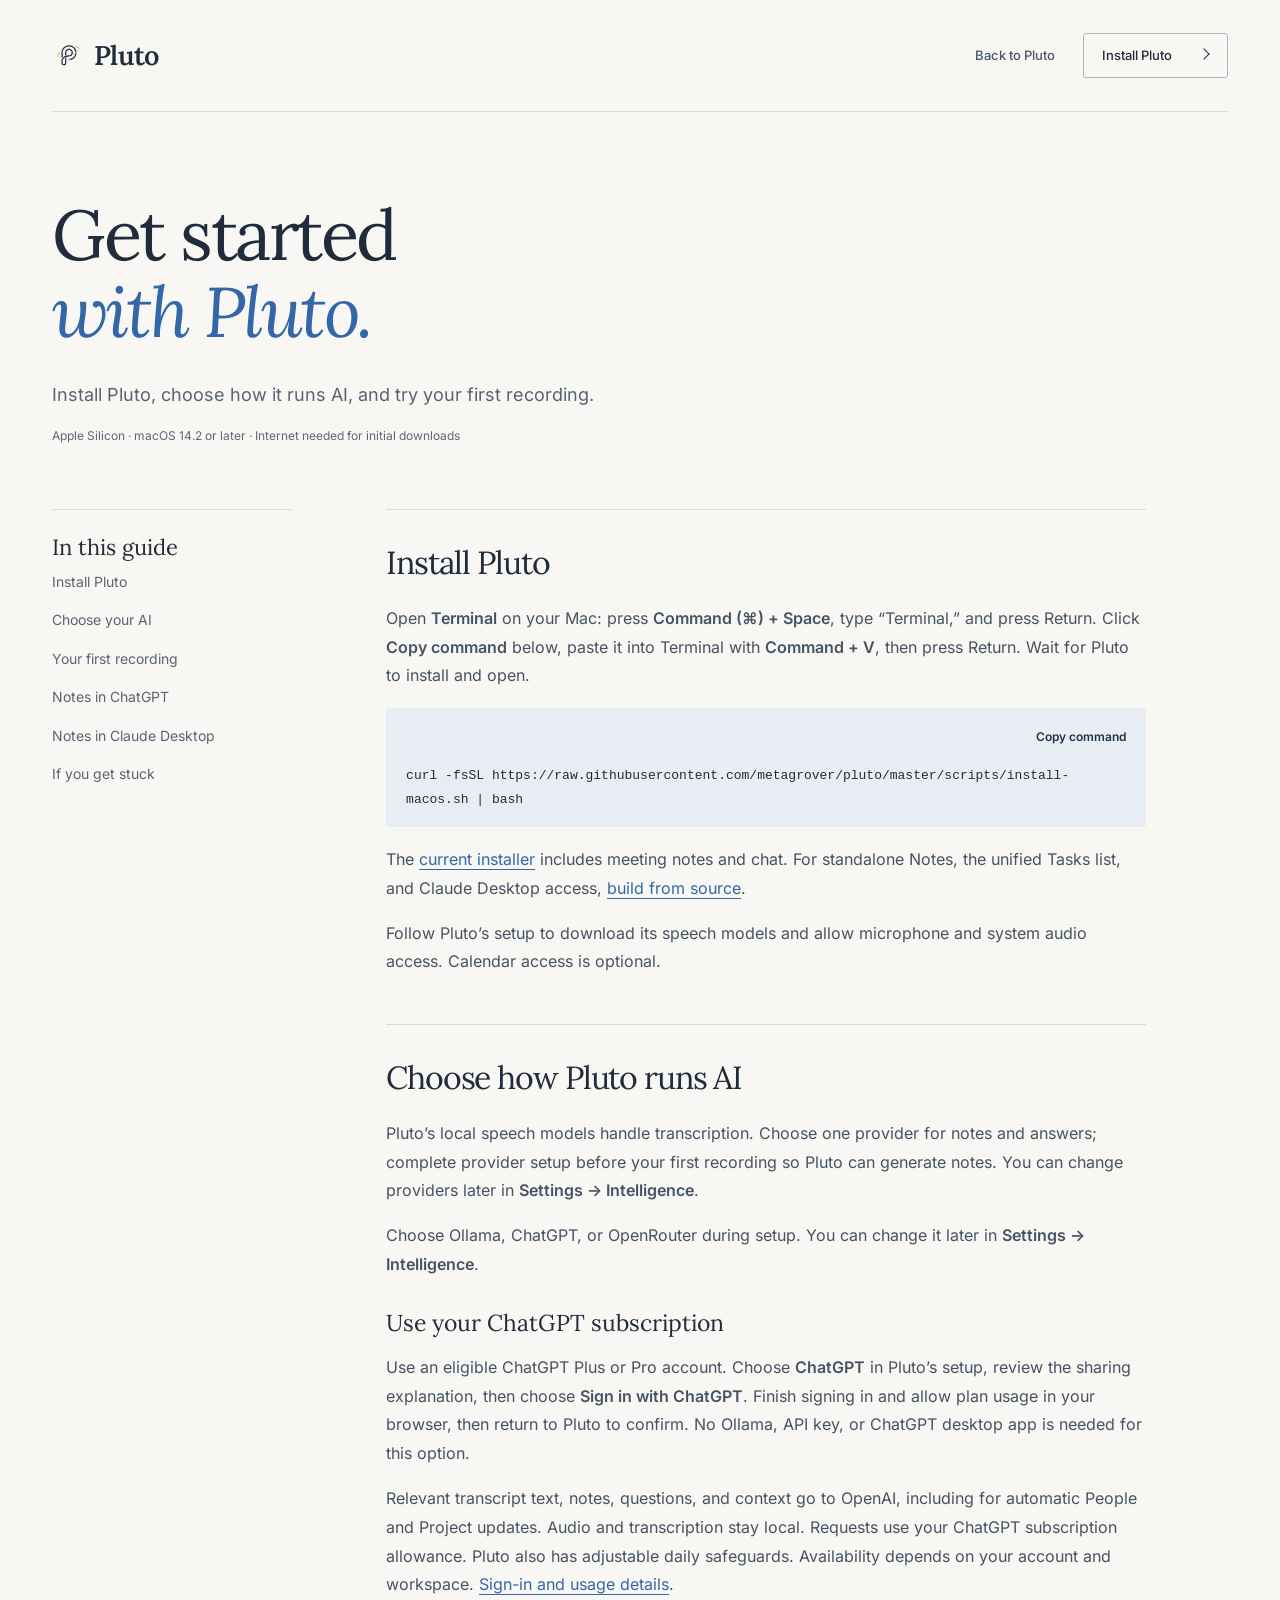
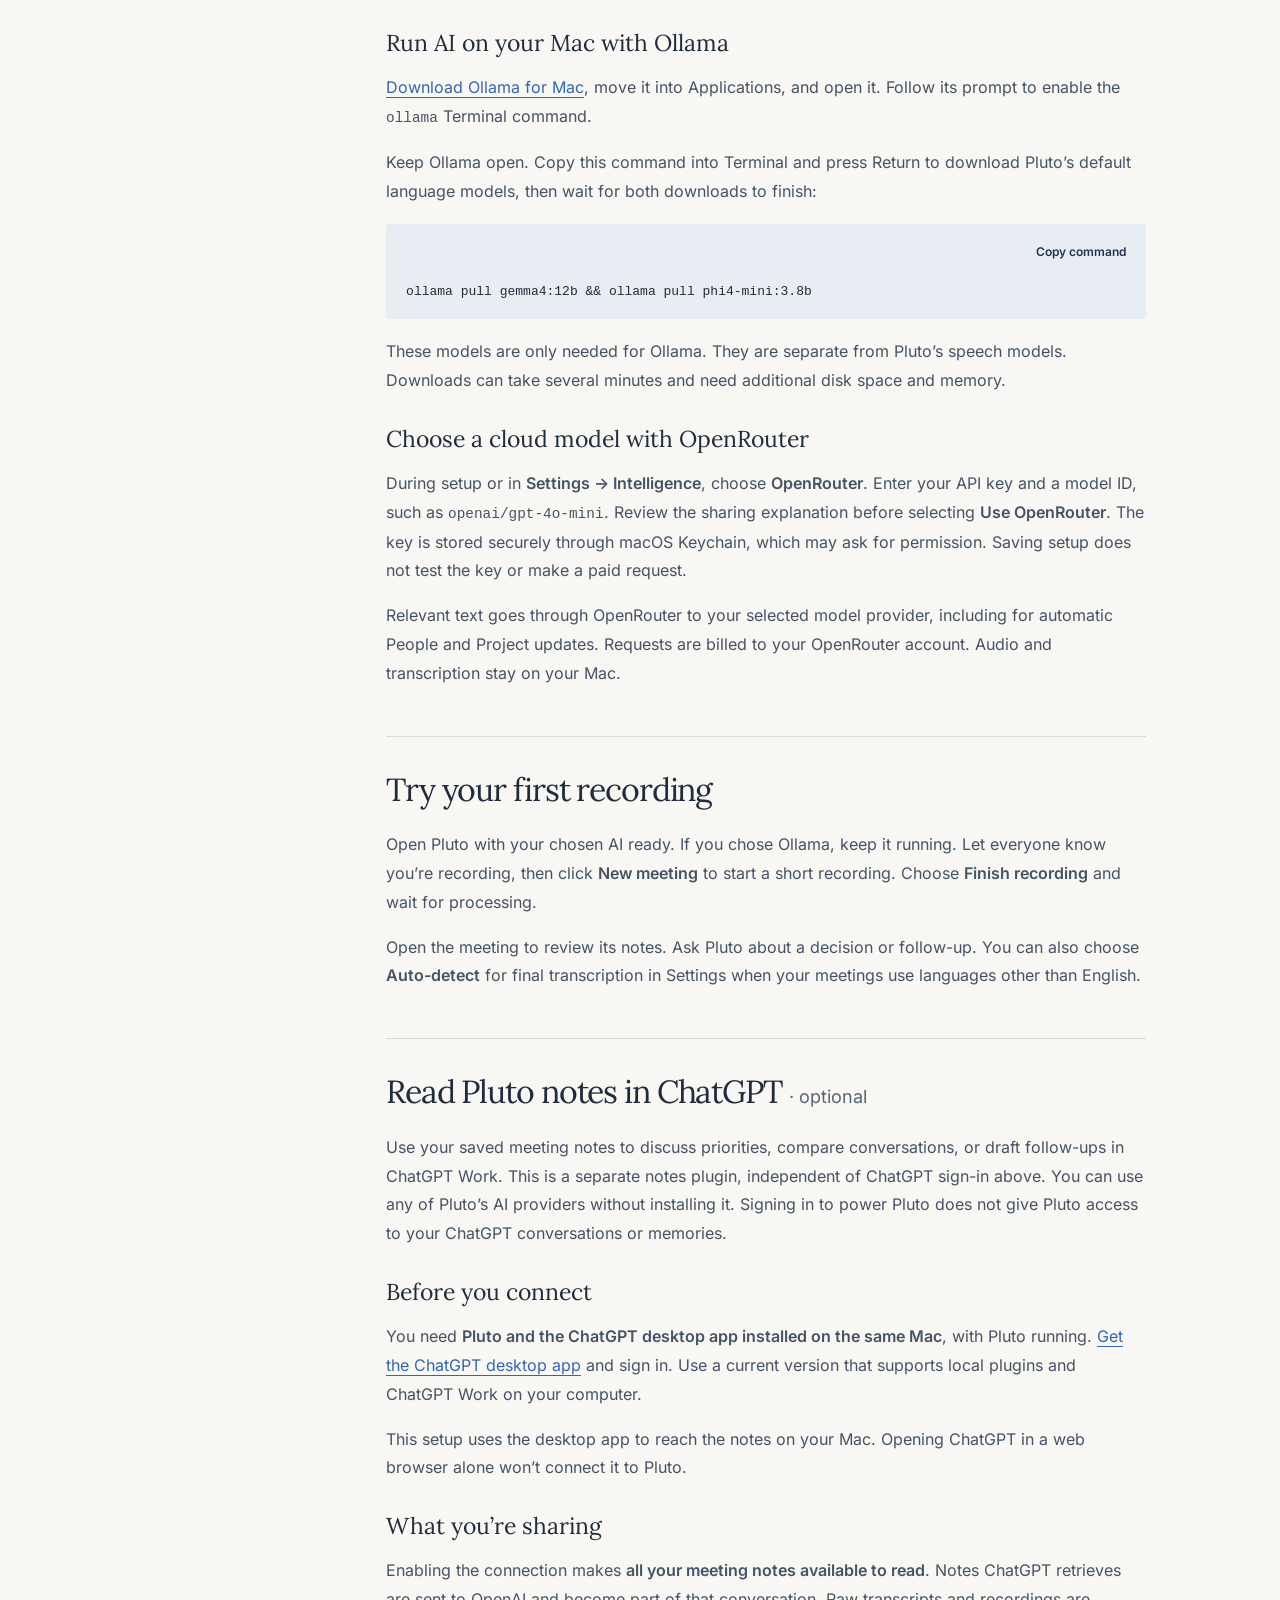
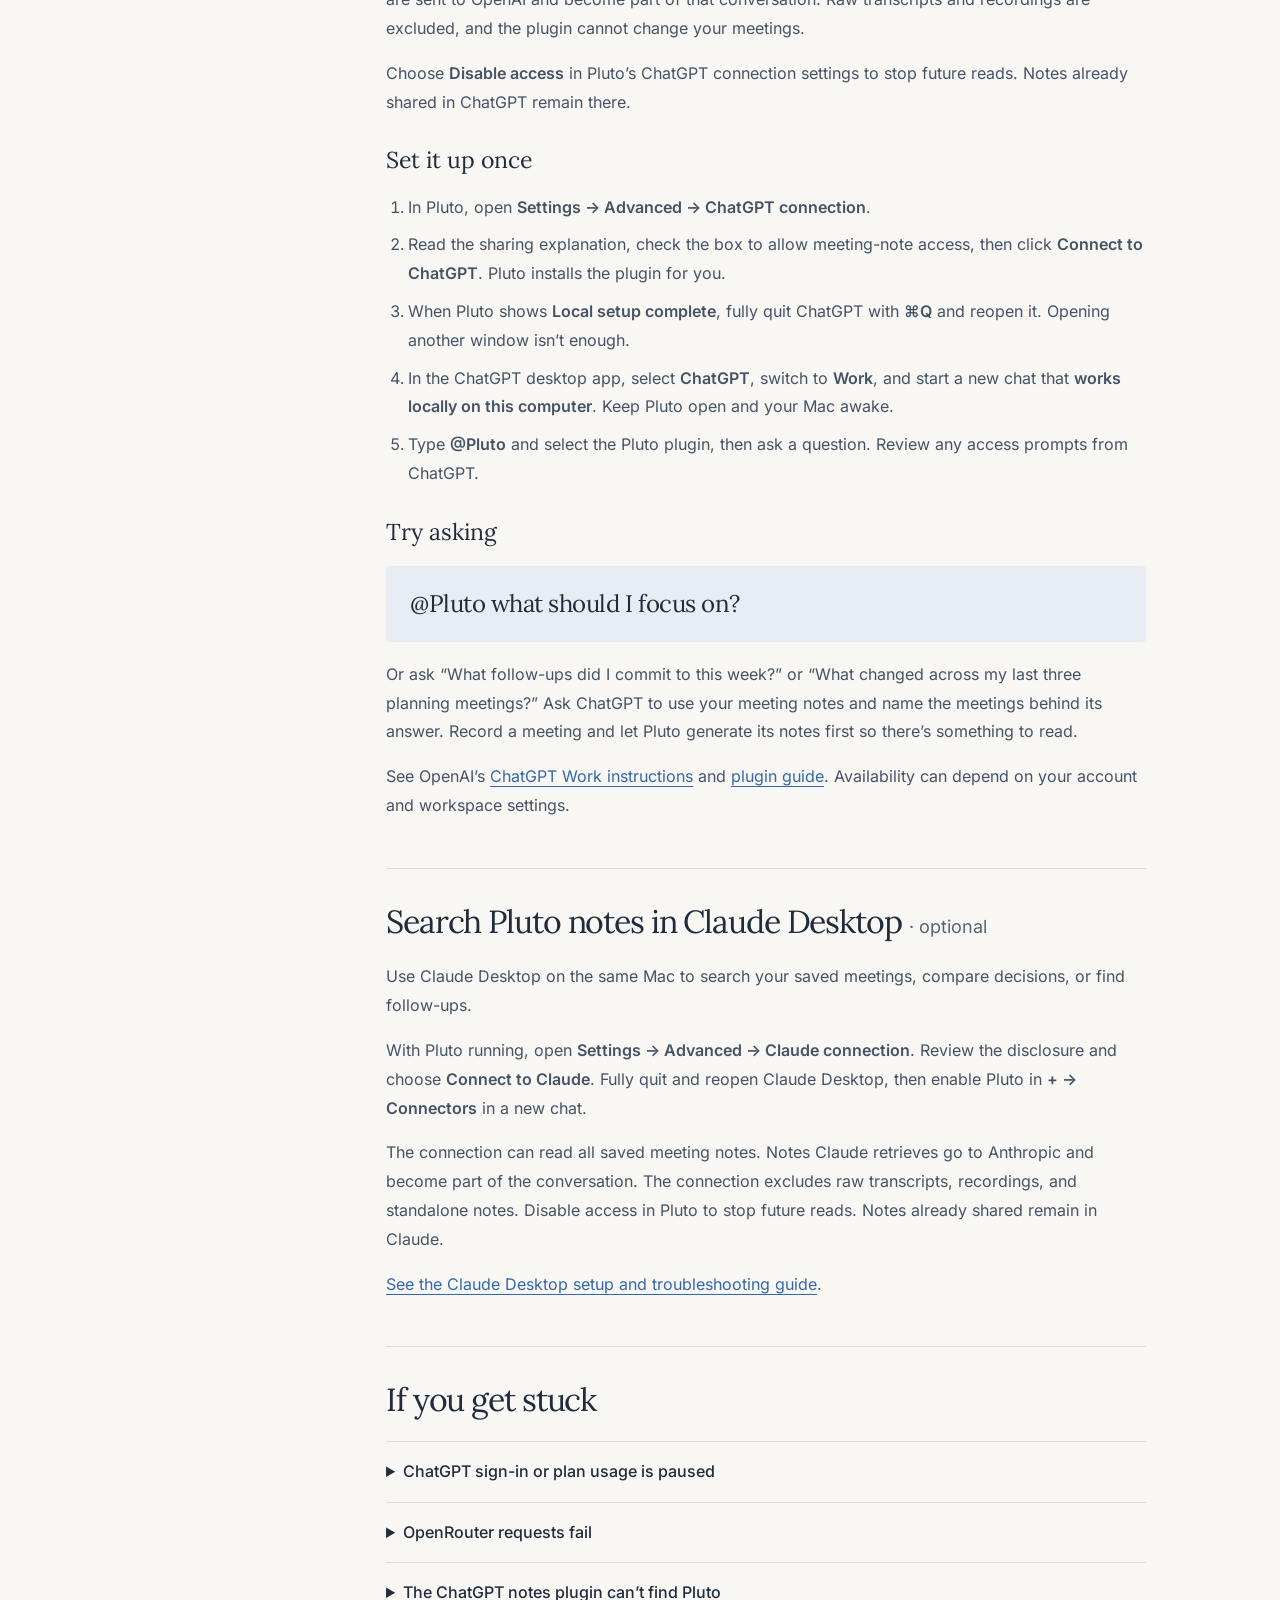
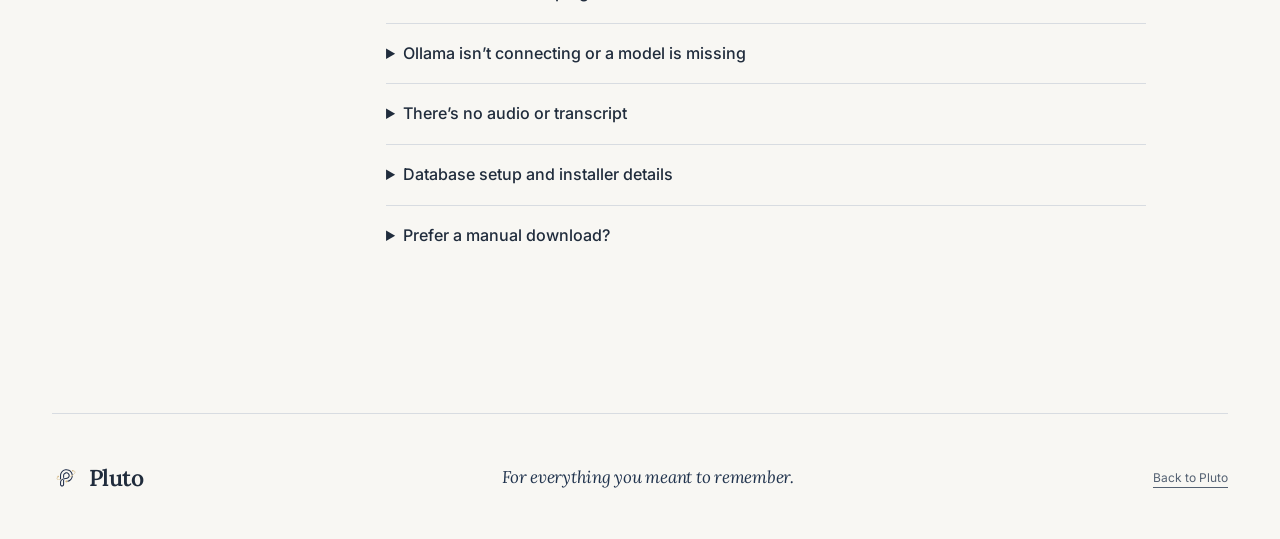
==== commit 0dc3b253: "Describe rc.21 features as available in the installer ChatGPT sign-in, the Claude connection, setup " ====
--- a/getting-started.html
+++ b/getting-started.html
@@ -34,7 +34,7 @@
       <section id="install-pluto" class="guide-section"><h2>Install Pluto</h2><p>Open <strong>Terminal</strong> on your Mac: press <strong>Command (⌘) + Space</strong>, type “Terminal,” and press Return. Click <strong>Copy command</strong> below, paste it into Terminal with <strong>Command + V</strong>, then press Return. Wait for Pluto to install and open.</p><div class="install-command"><div class="command-actions"><button type="button" data-copy-command="guide-install-command" hidden>Copy command</button></div><pre><code id="guide-install-command">curl -fsSL https://raw.githubusercontent.com/metagrover/pluto/master/scripts/install-macos.sh | bash</code></pre><p class="copy-status" role="status" aria-live="polite"></p></div><p>The <a href="https://github.com/metagrover/pluto/releases">current installer</a> includes meeting notes and chat. For standalone Notes, the unified Tasks list, and Claude Desktop access, <a href="https://github.com/metagrover/pluto/blob/master/docs/dev.md">build from source</a>.</p><p id="prepare-pluto">Follow Pluto’s setup to download its speech models and allow microphone and system audio access. Calendar access is optional.</p></section>
       <section id="choose-ai" class="guide-section"><h2>Choose how Pluto runs AI</h2>
         <p>Pluto’s local speech models handle transcription. Choose one provider for notes and answers; complete provider setup before your first recording so Pluto can generate notes. You can change providers later in <strong>Settings → Intelligence</strong>.</p>
-        <p>ChatGPT sign-in and the expanded setup are available in the source build. The <a href="https://github.com/metagrover/pluto/releases">published installer</a> supports Ollama and OpenRouter. Find OpenRouter in <strong>Settings → Intelligence</strong>.</p>
+        <p>Choose Ollama, ChatGPT, or OpenRouter during setup. You can change it later in <strong>Settings → Intelligence</strong>.</p>
         <h3 id="chatgpt-sign-in">Use your ChatGPT subscription</h3>
         <p>Use an eligible ChatGPT Plus or Pro account. Choose <strong>ChatGPT</strong> in Pluto’s setup, review the sharing explanation, then choose <strong>Sign in with ChatGPT</strong>. Finish signing in and allow plan usage in your browser, then return to Pluto to confirm. No Ollama, API key, or ChatGPT desktop app is needed for this option.</p>
         <p>Relevant transcript text, notes, questions, and context go to OpenAI, including for automatic People and Project updates. Audio and transcription stay local. Requests use your ChatGPT subscription allowance. Pluto also has adjustable daily safeguards. Availability depends on your account and workspace. <a href="https://github.com/metagrover/pluto/blob/master/docs/chatgpt-intelligence.md">Sign-in and usage details</a>.</p>
@@ -43,10 +43,10 @@
         <div class="install-command"><div class="command-actions"><button type="button" data-copy-command="ollama-model-command" hidden>Copy command</button></div><pre><code id="ollama-model-command">ollama pull gemma4:12b &amp;&amp; ollama pull phi4-mini:3.8b</code></pre><p class="copy-status" role="status" aria-live="polite"></p></div>
         <p>These models are only needed for Ollama. They are separate from Pluto’s speech models. Downloads can take several minutes and need additional disk space and memory.</p>
         <h3 id="openrouter">Choose a cloud model with OpenRouter</h3>
-        <p>In <strong>Settings → Intelligence</strong> or during setup in the source build, choose <strong>OpenRouter</strong>. Enter your API key and a model ID, such as <code>openai/gpt-4o-mini</code>. Review the sharing explanation before selecting <strong>Use OpenRouter</strong>. The key is stored securely through macOS Keychain, which may ask for permission. Saving setup does not test the key or make a paid request.</p>
+        <p>During setup or in <strong>Settings → Intelligence</strong>, choose <strong>OpenRouter</strong>. Enter your API key and a model ID, such as <code>openai/gpt-4o-mini</code>. Review the sharing explanation before selecting <strong>Use OpenRouter</strong>. The key is stored securely through macOS Keychain, which may ask for permission. Saving setup does not test the key or make a paid request.</p>
         <p>Relevant text goes through OpenRouter to your selected model provider, including for automatic People and Project updates. Requests are billed to your OpenRouter account. Audio and transcription stay on your Mac.</p>
       </section>
-      <section id="first-recording" class="guide-section"><h2>Try your first recording</h2><p>Open Pluto with your chosen AI ready. If you chose Ollama, keep it running. Let everyone know you’re recording, then click <strong>New meeting</strong> to start a short recording. Choose <strong>Finish recording</strong> and wait for processing.</p><p>Open the meeting to review its notes. Ask Pluto about a decision or follow-up. In the source build, you can also choose <strong>Auto-detect</strong> for final transcription in Settings when your meetings use languages other than English.</p></section>
+      <section id="first-recording" class="guide-section"><h2>Try your first recording</h2><p>Open Pluto with your chosen AI ready. If you chose Ollama, keep it running. Let everyone know you’re recording, then click <strong>New meeting</strong> to start a short recording. Choose <strong>Finish recording</strong> and wait for processing.</p><p>Open the meeting to review its notes. Ask Pluto about a decision or follow-up. You can also choose <strong>Auto-detect</strong> for final transcription in Settings when your meetings use languages other than English.</p></section>
       <section id="chatgpt" class="guide-section"><h2>Read Pluto notes in ChatGPT <em>· optional</em></h2><p>Use your saved meeting notes to discuss priorities, compare conversations, or draft follow-ups in ChatGPT Work. This is a separate notes plugin, independent of ChatGPT sign-in above. You can use any of Pluto’s AI providers without installing it. Signing in to power Pluto does not give Pluto access to your ChatGPT conversations or memories.</p>
         <h3>Before you connect</h3><p>You need <strong>Pluto and the ChatGPT desktop app installed on the same Mac</strong>, with Pluto running. <a href="https://learn.chatgpt.com/docs/quickstart">Get the ChatGPT desktop app</a> and sign in. Use a current version that supports local plugins and ChatGPT Work on your computer.</p><p>This setup uses the desktop app to reach the notes on your Mac. Opening ChatGPT in a web browser alone won’t connect it to Pluto.</p>
         <h3>What you’re sharing</h3><p>Enabling the connection makes <strong>all your meeting notes available to read</strong>. Notes ChatGPT retrieves are sent to OpenAI and become part of that conversation. Raw transcripts and recordings are excluded, and the plugin cannot change your meetings.</p><p>Choose <strong>Disable access</strong> in Pluto’s ChatGPT connection settings to stop future reads. Notes already shared in ChatGPT remain there.</p>
@@ -62,7 +62,7 @@
       </section>
       <section id="claude" class="guide-section">
         <h2>Search Pluto notes in Claude Desktop <em>· optional</em></h2>
-        <p>The Claude connection is available in the <a href="https://github.com/metagrover/pluto/blob/master/docs/dev.md">source build</a>. Use Claude Desktop on the same Mac to search your saved meetings, compare decisions, or find follow-ups.</p>
+        <p>Use Claude Desktop on the same Mac to search your saved meetings, compare decisions, or find follow-ups.</p>
         <p>With Pluto running, open <strong>Settings → Advanced → Claude connection</strong>. Review the disclosure and choose <strong>Connect to Claude</strong>. Fully quit and reopen Claude Desktop, then enable Pluto in <strong>+ → Connectors</strong> in a new chat.</p>
         <p>The connection can read all saved meeting notes. Notes Claude retrieves go to Anthropic and become part of the conversation. The connection excludes raw transcripts, recordings, and standalone notes. Disable access in Pluto to stop future reads. Notes already shared remain in Claude.</p>
         <p><a href="https://github.com/metagrover/pluto/blob/master/docs/claude-connection.md">See the Claude Desktop setup and troubleshooting guide</a>.</p>
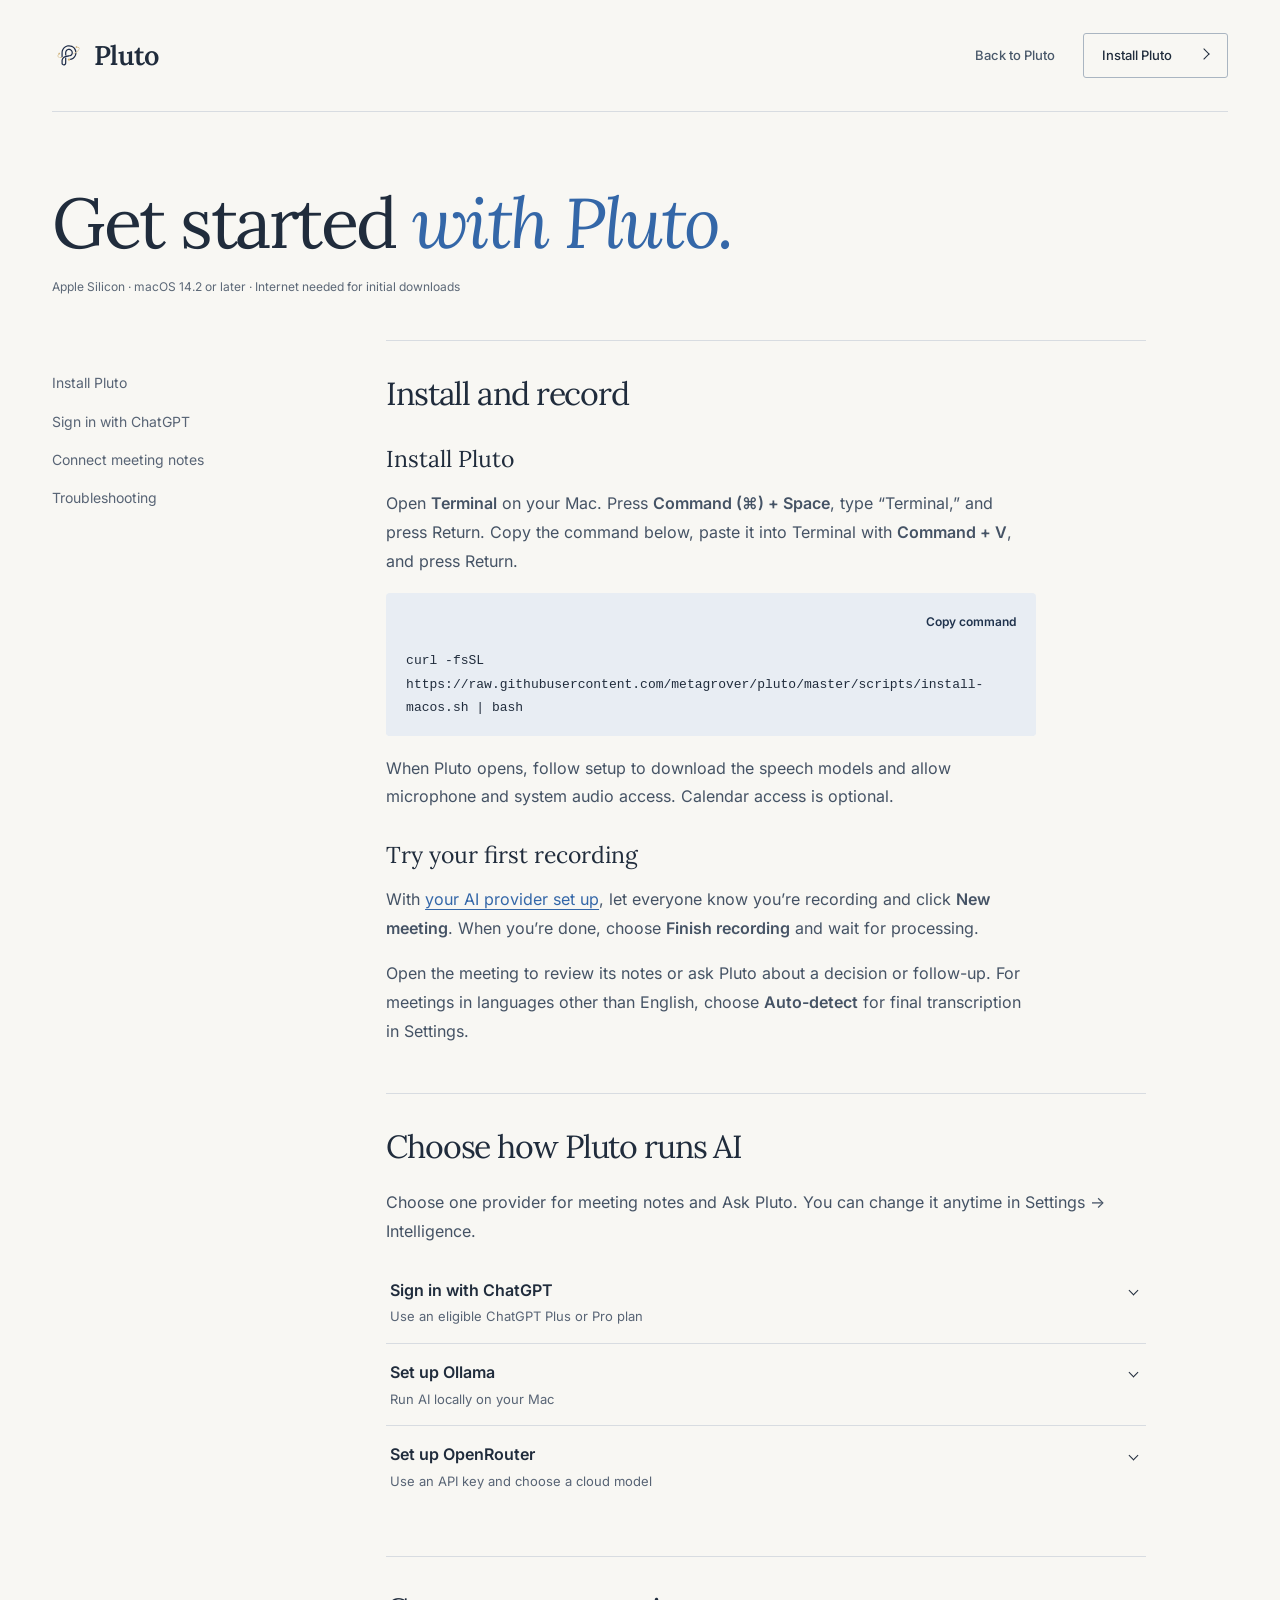
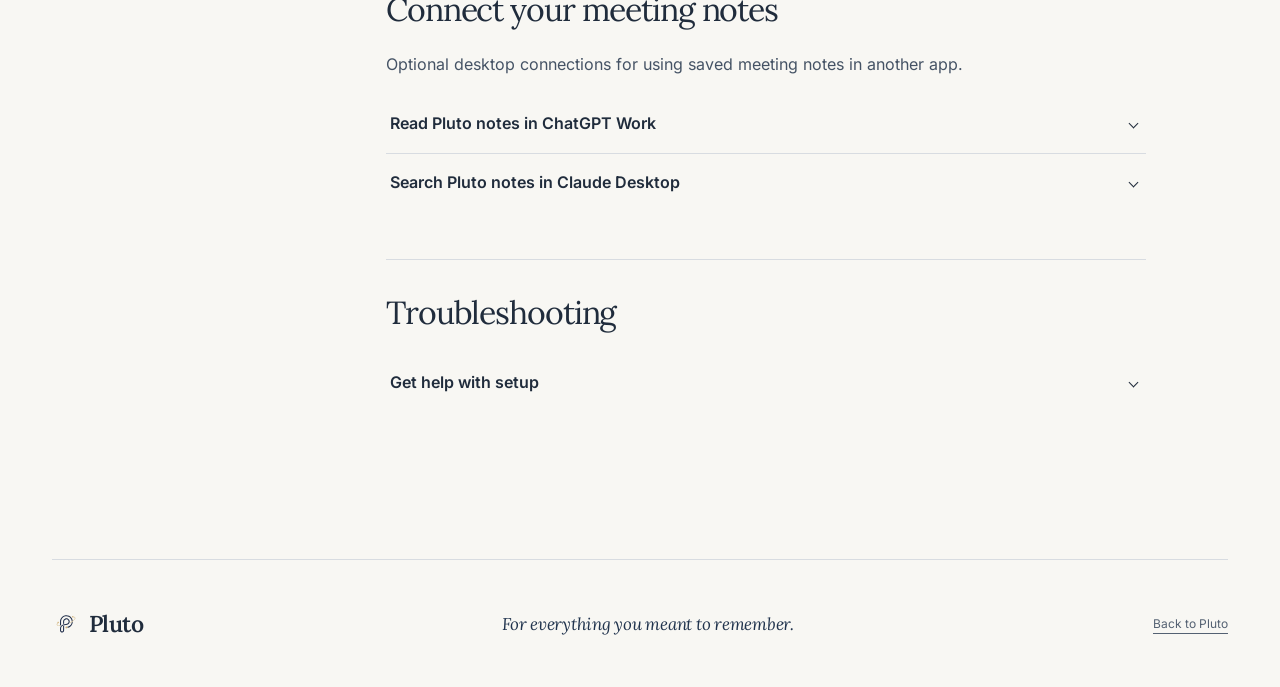
==== commit 6a199876: "Simplify Pluto setup guide and homepage spacing" ====
--- a/getting-started.html
+++ b/getting-started.html
@@ -12,8 +12,8 @@
 <meta property="og:url" content="https://metagrover.github.io/get-pluto/getting-started.html">
 <meta property="og:image" content="https://metagrover.github.io/get-pluto/assets/product/dashboard.jpg">
 <meta property="og:image:type" content="image/jpeg">
-<meta property="og:image:width" content="4320">
-<meta property="og:image:height" content="2880">
+<meta property="og:image:width" content="1920">
+<meta property="og:image:height" content="1152">
 <meta property="og:image:alt" content="Pluto’s dashboard showing meeting notes and follow-ups with fictional demo data.">
 <meta name="twitter:card" content="summary_large_image">
 <meta name="twitter:title" content="Getting started | Pluto">
@@ -21,33 +21,89 @@
 <meta name="twitter:image" content="https://metagrover.github.io/get-pluto/assets/product/dashboard.jpg">
 <meta name="twitter:image:alt" content="Pluto’s dashboard showing meeting notes and follow-ups with fictional demo data.">
 
-<link rel="icon" href="assets/favicon.svg" type="image/svg+xml"><link rel="stylesheet" href="assets/fonts/fonts.css"><link rel="stylesheet" href="site.css?v=setup-8">
+<link rel="icon" href="assets/favicon.svg" type="image/svg+xml"><link rel="stylesheet" href="assets/fonts/fonts.css"><link rel="stylesheet" href="site.css?v=setup-10">
 </head>
 <body class="guide-page">
 <a class="skip" href="#main">Skip to content</a>
 <header class="site-header wrap"><a class="brand" href="index.html" aria-label="Pluto home"><img src="assets/pluto-logo.svg" alt="" width="44" height="44">Pluto</a><nav aria-label="Main navigation"><a class="guide-mobile-link" href="index.html">Back to Pluto</a><a class="nav-cta" href="#install-pluto">Install Pluto <span class="arrow arrow-out" aria-hidden="true"></span></a></nav></header>
 <main id="main" class="wrap">
-  <div class="guide-hero"><h1>Get started<br><em>with Pluto.</em></h1><p>Install Pluto, choose how it runs AI, and try your first recording.</p><p id="before-you-begin" class="compatibility">Apple Silicon · macOS 14.2 or later · Internet needed for initial downloads</p></div>
+  <div class="guide-hero">
+    <h1>Get started <em>with Pluto.</em></h1>
+    <p id="before-you-begin" class="compatibility">Apple Silicon · macOS 14.2 or later · Internet needed for initial downloads</p>
+  </div>
   <div class="guide-layout">
-    <aside class="guide-toc" aria-label="Guide contents"><strong>In this guide</strong><nav aria-label="On this page"><a href="#install-pluto">Install Pluto</a><a href="#choose-ai">Choose your AI</a><a href="#first-recording">Your first recording</a><a href="#chatgpt">Notes in ChatGPT</a><a href="#claude">Notes in Claude Desktop</a><a href="#troubleshooting">If you get stuck</a></nav></aside>
+    <aside class="guide-toc">
+      <nav aria-label="Common setup tasks">
+        <a href="#install-pluto">Install Pluto</a>
+        <a href="#chatgpt-sign-in">Sign in with ChatGPT</a>
+        <a href="#notes-connections">Connect meeting notes</a>
+        <a href="#troubleshooting">Troubleshooting</a>
+      </nav>
+    </aside>
     <article class="guide-article" aria-label="Pluto setup instructions">
-      <section id="install-pluto" class="guide-section"><h2>Install Pluto</h2><p>Open <strong>Terminal</strong> on your Mac: press <strong>Command (⌘) + Space</strong>, type “Terminal,” and press Return. Click <strong>Copy command</strong> below, paste it into Terminal with <strong>Command + V</strong>, then press Return. Wait for Pluto to install and open.</p><div class="install-command"><div class="command-actions"><button type="button" data-copy-command="guide-install-command" hidden>Copy command</button></div><pre><code id="guide-install-command">curl -fsSL https://raw.githubusercontent.com/metagrover/pluto/master/scripts/install-macos.sh | bash</code></pre><p class="copy-status" role="status" aria-live="polite"></p></div><p>The <a href="https://github.com/metagrover/pluto/releases">current installer</a> includes meeting notes and chat. For standalone Notes, the unified Tasks list, and Claude Desktop access, <a href="https://github.com/metagrover/pluto/blob/master/docs/dev.md">build from source</a>.</p><p id="prepare-pluto">Follow Pluto’s setup to download its speech models and allow microphone and system audio access. Calendar access is optional.</p></section>
-      <section id="choose-ai" class="guide-section"><h2>Choose how Pluto runs AI</h2>
-        <p>Pluto’s local speech models handle transcription. Choose one provider for notes and answers; complete provider setup before your first recording so Pluto can generate notes. You can change providers later in <strong>Settings → Intelligence</strong>.</p>
-        <p>Choose Ollama, ChatGPT, or OpenRouter during setup. You can change it later in <strong>Settings → Intelligence</strong>.</p>
-        <h3 id="chatgpt-sign-in">Use your ChatGPT subscription</h3>
-        <p>Use an eligible ChatGPT Plus or Pro account. Choose <strong>ChatGPT</strong> in Pluto’s setup, review the sharing explanation, then choose <strong>Sign in with ChatGPT</strong>. Finish signing in and allow plan usage in your browser, then return to Pluto to confirm. No Ollama, API key, or ChatGPT desktop app is needed for this option.</p>
-        <p>Relevant transcript text, notes, questions, and context go to OpenAI, including for automatic People and Project updates. Audio and transcription stay local. Requests use your ChatGPT subscription allowance. Pluto also has adjustable daily safeguards. Availability depends on your account and workspace. <a href="https://github.com/metagrover/pluto/blob/master/docs/chatgpt-intelligence.md">Sign-in and usage details</a>.</p>
-        <h3 id="install-ollama">Run AI on your Mac with Ollama</h3>
-        <p><a href="https://ollama.com/download/mac">Download Ollama for Mac</a>, move it into Applications, and open it. Follow its prompt to enable the <code>ollama</code> Terminal command.</p><p id="download-models">Keep Ollama open. Copy this command into Terminal and press Return to download Pluto’s default language models, then wait for both downloads to finish:</p>
+      <section class="guide-section">
+        <h2>Install and record</h2>
+        <div class="guide-step" id="install-pluto">
+          <h3>Install Pluto</h3>
+          <p>Open <strong>Terminal</strong> on your Mac. Press <strong>Command (⌘) + Space</strong>, type “Terminal,” and press Return. Copy the command below, paste it into Terminal with <strong>Command + V</strong>, and press Return.</p>
+          <div class="install-command">
+            <div class="command-actions"><button type="button" data-copy-command="guide-install-command" hidden>Copy command</button></div>
+            <pre><code id="guide-install-command">curl -fsSL https://raw.githubusercontent.com/metagrover/pluto/master/scripts/install-macos.sh | bash</code></pre>
+            <p class="copy-status" role="status" aria-live="polite"></p>
+          </div>
+          <p id="prepare-pluto">When Pluto opens, follow setup to download the speech models and allow microphone and system audio access. Calendar access is optional.</p>
+        </div>
+        <div class="guide-step" id="first-recording">
+          <h3>Try your first recording</h3>
+          <p>With <a href="#choose-ai">your AI provider set up</a>, let everyone know you’re recording and click <strong>New meeting</strong>. When you’re done, choose <strong>Finish recording</strong> and wait for processing.</p>
+          <p>Open the meeting to review its notes or ask Pluto about a decision or follow-up. For meetings in languages other than English, choose <strong>Auto-detect</strong> for final transcription in Settings.</p>
+        </div>
+      </section>
+      <section id="choose-ai" class="guide-section">
+        <h2>Choose how Pluto runs AI</h2>
+        <p>Choose one provider for meeting notes and Ask Pluto. You can change it anytime in Settings → Intelligence.</p>
+        <details class="guide-task" id="chatgpt-sign-in" name="pluto-setup-task">
+          <summary><span>Sign in with ChatGPT</span>
+            <small>Use an eligible ChatGPT Plus or Pro plan</small></summary>
+          <div class="guide-task-content">
+            <p>Pluto uses your plan for meeting notes and Ask Pluto. Recording and transcription stay on your Mac. Relevant text goes to OpenAI, including for automatic People and Project updates.</p>
+            <ol>
+              <li>In Pluto’s setup, select <strong>ChatGPT</strong>. If Pluto is already set up, open <strong>Settings → Intelligence</strong> and select <strong>ChatGPT</strong>.</li>
+              <li>Click <strong>Sign in with ChatGPT</strong>. In your browser, choose your account and allow Pluto to use your plan.</li>
+              <li>Return to Pluto. If prompted, choose <strong>Use ChatGPT</strong> to finish setup.</li>
+            </ol>
+            <figure class="guide-screenshot">
+              <a href="assets/chatgpt-sign-in.jpg"><img src="assets/chatgpt-sign-in.jpg" alt="View Pluto’s Intelligence settings with ChatGPT selected and the Sign in with ChatGPT button visible" width="1198" height="600" loading="lazy" decoding="async"></a>
+              <figcaption>Sign in from Settings → Intelligence if Pluto is already set up.</figcaption>
+            </figure>
+            <p>Requests use your plan allowance. <a href="https://github.com/metagrover/pluto/blob/master/docs/chatgpt-intelligence.md">Sign-in and usage details</a>.</p>
+          </div>
+        </details>
+        <details class="guide-task" id="install-ollama" name="pluto-setup-task">
+          <summary><span>Set up Ollama</span>
+            <small>Run AI locally on your Mac</small></summary>
+          <div class="guide-task-content">
+            <p><a href="https://ollama.com/download/mac">Download Ollama for Mac</a>, move it into Applications, and open it. Follow its prompt to enable the <code>ollama</code> Terminal command.</p><p id="download-models">Keep Ollama open. Copy this command into Terminal and press Return to download Pluto’s default language models, then wait for both downloads to finish:</p>
         <div class="install-command"><div class="command-actions"><button type="button" data-copy-command="ollama-model-command" hidden>Copy command</button></div><pre><code id="ollama-model-command">ollama pull gemma4:12b &amp;&amp; ollama pull phi4-mini:3.8b</code></pre><p class="copy-status" role="status" aria-live="polite"></p></div>
         <p>These models are only needed for Ollama. They are separate from Pluto’s speech models. Downloads can take several minutes and need additional disk space and memory.</p>
-        <h3 id="openrouter">Choose a cloud model with OpenRouter</h3>
-        <p>During setup or in <strong>Settings → Intelligence</strong>, choose <strong>OpenRouter</strong>. Enter your API key and a model ID, such as <code>openai/gpt-4o-mini</code>. Review the sharing explanation before selecting <strong>Use OpenRouter</strong>. The key is stored securely through macOS Keychain, which may ask for permission. Saving setup does not test the key or make a paid request.</p>
+          </div>
+        </details>
+        <details class="guide-task" id="openrouter" name="pluto-setup-task">
+          <summary><span>Set up OpenRouter</span>
+            <small>Use an API key and choose a cloud model</small></summary>
+          <div class="guide-task-content">
+            <p>During setup or in <strong>Settings → Intelligence</strong>, choose <strong>OpenRouter</strong>. Enter your API key and a model ID, such as <code>openai/gpt-4o-mini</code>. Review the sharing explanation before selecting <strong>Use OpenRouter</strong>. The key is stored securely through macOS Keychain, which may ask for permission. Saving setup does not test the key or make a paid request.</p>
         <p>Relevant text goes through OpenRouter to your selected model provider, including for automatic People and Project updates. Requests are billed to your OpenRouter account. Audio and transcription stay on your Mac.</p>
+          </div>
+        </details>
       </section>
-      <section id="first-recording" class="guide-section"><h2>Try your first recording</h2><p>Open Pluto with your chosen AI ready. If you chose Ollama, keep it running. Let everyone know you’re recording, then click <strong>New meeting</strong> to start a short recording. Choose <strong>Finish recording</strong> and wait for processing.</p><p>Open the meeting to review its notes. Ask Pluto about a decision or follow-up. You can also choose <strong>Auto-detect</strong> for final transcription in Settings when your meetings use languages other than English.</p></section>
-      <section id="chatgpt" class="guide-section"><h2>Read Pluto notes in ChatGPT <em>· optional</em></h2><p>Use your saved meeting notes to discuss priorities, compare conversations, or draft follow-ups in ChatGPT Work. This is a separate notes plugin, independent of ChatGPT sign-in above. You can use any of Pluto’s AI providers without installing it. Signing in to power Pluto does not give Pluto access to your ChatGPT conversations or memories.</p>
+      <section id="notes-connections" class="guide-section">
+        <h2>Connect your meeting notes</h2>
+        <p>Optional desktop connections for using saved meeting notes in another app.</p>
+        <details class="guide-task" id="chatgpt" name="pluto-setup-task">
+          <summary><span>Read Pluto notes in ChatGPT Work</span></summary>
+          <div class="guide-task-content">
+            <p>Use your saved meeting notes to discuss priorities, compare conversations, or draft follow-ups in ChatGPT Work. This is a separate notes plugin, independent of <a href="#chatgpt-sign-in">signing in to power Pluto</a>. You can use any of Pluto’s AI providers without installing it. Signing in to power Pluto does not give Pluto access to your ChatGPT conversations or memories.</p>
         <h3>Before you connect</h3><p>You need <strong>Pluto and the ChatGPT desktop app installed on the same Mac</strong>, with Pluto running. <a href="https://learn.chatgpt.com/docs/quickstart">Get the ChatGPT desktop app</a> and sign in. Use a current version that supports local plugins and ChatGPT Work on your computer.</p><p>This setup uses the desktop app to reach the notes on your Mac. Opening ChatGPT in a web browser alone won’t connect it to Pluto.</p>
         <h3>What you’re sharing</h3><p>Enabling the connection makes <strong>all your meeting notes available to read</strong>. Notes ChatGPT retrieves are sent to OpenAI and become part of that conversation. Raw transcripts and recordings are excluded, and the plugin cannot change your meetings.</p><p>Choose <strong>Disable access</strong> in Pluto’s ChatGPT connection settings to stop future reads. Notes already shared in ChatGPT remain there.</p>
         <h3>Set it up once</h3><ol>
@@ -59,26 +115,36 @@
         </ol>
         <h3>Try asking</h3><blockquote class="guide-prompt">@Pluto what should I focus on?</blockquote><p>Or ask “What follow-ups did I commit to this week?” or “What changed across my last three planning meetings?” Ask ChatGPT to use your meeting notes and name the meetings behind its answer. Record a meeting and let Pluto generate its notes first so there’s something to read.</p>
 <p>See OpenAI’s <a href="https://learn.chatgpt.com/docs/use-chatgpt">ChatGPT Work instructions</a> and <a href="https://learn.chatgpt.com/docs/plugins">plugin guide</a>. Availability can depend on your account and workspace settings.</p>
-      </section>
-      <section id="claude" class="guide-section">
-        <h2>Search Pluto notes in Claude Desktop <em>· optional</em></h2>
-        <p>Use Claude Desktop on the same Mac to search your saved meetings, compare decisions, or find follow-ups.</p>
+          </div>
+        </details>
+        <details class="guide-task" id="claude" name="pluto-setup-task">
+          <summary><span>Search Pluto notes in Claude Desktop</span></summary>
+          <div class="guide-task-content">
+            <p>Use Claude Desktop on the same Mac to search your saved meetings, compare decisions, or find follow-ups.</p>
         <p>With Pluto running, open <strong>Settings → Advanced → Claude connection</strong>. Review the disclosure and choose <strong>Connect to Claude</strong>. Fully quit and reopen Claude Desktop, then enable Pluto in <strong>+ → Connectors</strong> in a new chat.</p>
         <p>The connection can read all saved meeting notes. Notes Claude retrieves go to Anthropic and become part of the conversation. The connection excludes raw transcripts, recordings, and standalone notes. Disable access in Pluto to stop future reads. Notes already shared remain in Claude.</p>
         <p><a href="https://github.com/metagrover/pluto/blob/master/docs/claude-connection.md">See the Claude Desktop setup and troubleshooting guide</a>.</p>
+          </div>
+        </details>
       </section>
-      <section id="troubleshooting" class="guide-section"><h2>If you get stuck</h2>
-        <details><summary>ChatGPT sign-in or plan usage is paused</summary><p>Open <strong>Settings → Intelligence → ChatGPT</strong> to finish sign-in or review the usage notice. Pluto’s daily safeguard is separate from your ChatGPT plan allowance. You can change providers without losing your recordings.</p></details>
+      <section class="guide-section">
+        <h2>Troubleshooting</h2>
+        <details class="guide-task" id="troubleshooting" name="pluto-setup-task">
+          <summary><span>Get help with setup</span></summary>
+          <div class="guide-task-content">
+            <details><summary>ChatGPT sign-in or plan usage is paused</summary><p>Open <strong>Settings → Intelligence → ChatGPT</strong> to finish sign-in or review the usage notice. Pluto’s daily safeguard is separate from your ChatGPT plan allowance. You can change providers without losing your recordings.</p></details>
         <details><summary>OpenRouter requests fail</summary><p>Check your saved model ID, key and account credit in <strong>Settings → Intelligence</strong>. Saving the key does not confirm that it is valid. Keep credentials out of public issues and screenshots.</p></details>
         <details><summary>The ChatGPT notes plugin can’t find Pluto</summary><p>Keep Pluto open with meeting-note access enabled. Fully quit ChatGPT with <strong>⌘Q</strong>, reopen it, and start a new local Work chat. Mention <strong>@Pluto</strong> again. Check that the meeting you want has generated notes.</p><p>If setup failed, update the ChatGPT desktop app and check that your account or workspace allows local Work plugins. In Pluto, choose <strong>Disable access</strong>, then connect again. “Local setup complete” confirms installation; your first successful question confirms ChatGPT can read the notes.</p></details>
         <details id="connect-models"><summary>Ollama isn’t connecting or a model is missing</summary><p>Open Ollama and run <code>ollama list</code> to check both models are installed. If you previously changed providers or models, choose Ollama in <strong>Settings → Intelligence</strong>, with <code>gemma4:12b</code> for Local Analysis &amp; Deep Model and <code>phi4-mini:3.8b</code> for Fast Chat Model. If Terminal says “command not found,” finish Ollama’s command-line setup and reopen Terminal. See <a href="https://docs.ollama.com/macos">Ollama’s Mac instructions</a>.</p><p>If your Mac struggles, use a smaller model from <a href="https://ollama.com/library">Ollama’s library</a> and enter its exact name in Pluto.</p></details>
         <details><summary>There’s no audio or transcript</summary><p>Finish Pluto’s speech-model setup and check your microphone. Review permissions in <strong>System Settings → Privacy &amp; Security</strong>, then return to Pluto and choose <strong>Check again</strong>. If you previously denied microphone access and enable it in Settings, restart Pluto.</p></details>
         <details><summary>Database setup and installer details</summary><p>Choose Standard or Encrypted during Pluto’s setup. Encrypted setup encrypts the database and uses macOS Keychain; it may ask for permission. The choice is fixed for the profile. Audio files are not encrypted by default.</p><p>The installer verifies the release and removes only Pluto’s download quarantine. It does not grant recording permissions or disable protections for other apps. <a href="https://github.com/metagrover/pluto/blob/master/scripts/install-macos.sh">Read the installer</a>. Quit Pluto before upgrading; your profile and speech models are preserved. Updates may ask for permissions again.</p></details>
         <details id="manual-install"><summary>Prefer a manual download?</summary><p><a href="https://github.com/metagrover/pluto/releases">Download the Mac DMG</a> and drag Pluto into Applications. If macOS blocks it, use <strong>System Settings → Privacy &amp; Security → Open Anyway</strong>. The release is ad-hoc signed, not notarized. See the <a href="https://github.com/metagrover/pluto/blob/master/docs/getting-started.md#install-manually">full manual instructions</a>.</p></details>
+          </div>
+        </details>
       </section>
     </article>
   </div>
 </main>
 <footer class="wrap"><a class="brand" href="index.html"><img src="assets/pluto-logo.svg" alt="" width="40" height="40">Pluto</a><p>For everything you meant to remember.</p><a href="index.html">Back to Pluto</a></footer>
-<script src="script.js?v=setup-8"></script>
+<script src="script.js?v=setup-9"></script>
 </body></html>
--- a/site.css
+++ b/site.css
@@ -32,7 +32,7 @@
 .hero-intro{padding-bottom:10px}
 .hero h1{font-size:clamp(3.25rem,5.45vw,5.25rem)}
 .hero-intro>p:first-child{font-size:18px;line-height:1.75;max-width:410px;color:#455365}
-.hero-ai{margin-top:20px;font-size:13px;line-height:1.55;color:var(--muted)}
+.hero-ai{display:grid;justify-items:start;gap:4px;margin-top:20px;font-size:13px;line-height:1.55;color:var(--muted)}
 .hero-ai a{text-decoration:underline;text-underline-offset:4px}
 @media(max-width:600px){.hero h1{font-size:clamp(2.65rem,9.5vw,3.5rem)}}
 .actions{display:flex;align-items:center;gap:29px;margin-top:31px;flex-wrap:wrap}
@@ -47,11 +47,14 @@
 .story-caption p{max-width:36ch;font-size:16px;line-height:1.75;color:var(--muted);margin-top:24px}
 .workspace{margin-top:clamp(56px,8vw,104px);display:grid;grid-template-columns:minmax(0,.9fr) minmax(0,1.1fr);gap:10%;padding:64px 0;border-top:1px solid var(--line)}
 .workspace h2{font-size:clamp(2rem,4vw,3.6rem);line-height:1.2;text-wrap:balance}
-.workspace-features>div{padding:20px 0;border-bottom:1px solid var(--line)}
+.workspace-features>div{padding:20px 0}
+.workspace-features>div+div{border-top:1px solid var(--line)}
 .workspace-features>div:first-child{padding-top:0}
+.workspace-features>div:last-child{padding-bottom:0}
 .workspace-features h3{font:400 23px/1.4 var(--serif)}
 .workspace-features p{color:var(--muted);font-size:15px;line-height:1.75;margin-top:6px;max-width:55ch}
 .workspace a{text-decoration:underline;text-underline-offset:4px}
+#ai-options{margin-top:0;border-top:0}
 .provider-heading{display:flex;align-items:center;gap:10px}
 .provider-heading img,.connection-links img{flex:none}
 @media(max-width:800px){.workspace{grid-template-columns:1fr;gap:32px;padding-block:44px}}
@@ -215,12 +218,11 @@
 @media(max-width:370px){.actions{align-items:flex-start;flex-direction:column}.chat-sources span:first-child{width:100%}}
 @media(prefers-reduced-motion:reduce){html{scroll-behavior:auto}*,*::before,*::after{transition-duration:.01ms!important;animation-duration:.01ms!important}.is-scroll-story .chat-question,.is-scroll-story .chat-response,.is-scroll-story .chat-followup,.is-scroll-story .chat-followup-response,.is-scroll-story .chat-sources,.is-scroll-story .context-person,.is-scroll-story .context-project,.is-scroll-story .context-commitment{opacity:1;transform:none}}
 
-.guide-hero{padding:84px 0 64px;max-width:1000px}
+.guide-hero{padding:72px 0 44px;max-width:1000px}
 .guide-hero h1{font-size:clamp(3.4rem,5.5vw,5.5rem);max-width:850px}
 .guide-hero>p{max-width:650px;font-size:18px;color:var(--muted);margin-top:28px;line-height:1.75}
 .guide-layout{display:grid;grid-template-columns:240px minmax(0,760px);gap:8%;padding-bottom:100px;align-items:start}
-.guide-toc{position:sticky;top:32px;border-top:1px solid var(--line);padding-top:22px}
-.guide-toc strong{font:400 22px/1.4 var(--serif)}
+.guide-toc{position:sticky;top:32px;padding-top:24px}
 .guide-toc a{display:block;padding:8px 0;font-size:14px;color:var(--muted)}
 .guide-toc a:hover{color:var(--blue);text-decoration:underline;text-underline-offset:5px}
 .guide-article{min-width:0}
@@ -243,9 +245,22 @@
 .guide-section summary{cursor:pointer;font-size:16px;font-weight:500}
 .guide-section details p{margin-top:14px}
 .guide-section h3{font:400 23px/1.4 var(--serif);margin:28px 0 14px}
+.guide-section>p{margin-bottom:16px}
+.guide-step{max-width:65ch;scroll-margin-top:24px}
+.guide-section>.guide-task{border-top:0;padding:0;scroll-margin-top:24px}
+.guide-section>.guide-task+.guide-task{border-top:1px solid var(--line)}
+.guide-task>summary{display:grid;grid-template-columns:minmax(0,1fr) auto;gap:3px 20px;align-items:center;padding:16px 4px;list-style:none;color:var(--ink);font-weight:600}
+.guide-task>summary::-webkit-details-marker{display:none}
+.guide-task>summary:hover{color:var(--blue)}
+.guide-task>summary::after{content:'';grid-column:2;grid-row:1;width:7px;height:7px;margin-right:5px;border-right:1px solid currentColor;border-bottom:1px solid currentColor;transform:rotate(45deg)}
+.guide-task[open]>summary::after{transform:rotate(225deg)}
+.guide-task>summary small{grid-column:1;font-size:13px;font-weight:400;color:var(--muted)}
+.guide-task-content{padding:0 4px 20px;max-width:65ch}
+.guide-task-content>.guide-screenshot{margin:22px 0}
+.guide-task .guide-screenshot a{display:block}
 .guide-page .site-header nav{gap:28px}
 .guide-page .site-header nav .guide-mobile-link{display:inline-flex}
-@media(max-width:800px){.guide-hero{padding-top:60px}.guide-layout{grid-template-columns:1fr;gap:32px}.guide-toc{position:static}.guide-toc nav{display:flex;flex-wrap:wrap;gap:0 22px}.guide-section{padding-bottom:36px}.guide-page .site-header nav{gap:16px}}
+@media(max-width:800px){.guide-hero{padding-top:60px}.guide-layout{grid-template-columns:1fr;gap:24px}.guide-toc{position:static;padding-top:0}.guide-toc nav{display:flex;flex-wrap:wrap;gap:0 22px}.guide-section{padding-bottom:36px}.guide-page .site-header nav{gap:16px}}
 @media(max-width:600px){.guide-hero{padding:50px 0 42px}.guide-hero h1{font-size:clamp(3rem,12vw,4rem)}.guide-hero>p{font-size:16px;margin-top:22px}.guide-layout{padding-bottom:60px}.guide-section h2{font-size:28px}.guide-section pre{padding:18px 16px}.guide-page .nav-cta{gap:8px}.guide-page .site-header nav{font-size:12px;gap:12px}}
 
 .guide-screenshot{margin:24px 0 30px}
@@ -268,12 +283,9 @@
 .product-film-status{margin-top:16px;color:var(--muted);font-size:14px}
 
 
-.github-star{display:inline-flex;align-items:center;gap:8px;min-height:44px;padding:8px 14px;border:1px solid #ac9a76;border-radius:6px;background:#fffbf1;color:var(--ink);box-shadow:0 1px 2px rgb(32 44 60 / .08);font-size:13px;font-weight:600;white-space:nowrap;transition:background .2s,border-color .2s}
-.github-star:hover{background:#f8efd9;border-color:#886e3f;color:var(--ink)}
-.github-star svg{flex:none;color:#8a571c}
+.github-star{display:inline-flex;align-items:center;gap:9px;min-height:44px;padding:0 15px;border:1px solid #1f2328;border-radius:3px;background:#1f2328;color:#fff;font-size:13px;font-weight:600;white-space:nowrap;box-shadow:0 1px 2px rgb(31 35 40 / .2),0 8px 18px -10px rgb(31 35 40 / .55);transition:transform .2s ease,box-shadow .2s ease,background .2s}.github-star>svg{flex:none}.github-star>svg:not(.github-mark){order:3;color:#f5b942;transition:transform .35s cubic-bezier(.34,1.56,.64,1),color .2s}.github-star>span{order:2}.github-star>span.github-short{display:none}.github-star:hover,.github-star:focus-visible{transform:translateY(-1px);background:#32383f;border-color:#32383f;color:#fff;text-decoration:none;box-shadow:0 2px 4px rgb(31 35 40 / .22),0 12px 24px -10px rgb(31 35 40 / .6)}.github-star:hover>svg:not(.github-mark),.github-star:focus-visible>svg:not(.github-mark){color:#ffcb5c;transform:scale(1.25) rotate(-14deg)}.github-star:active{transform:translateY(0)}.site-header nav>a.github-star:hover,.site-header nav>a.github-star:focus-visible{color:#fff}.github-star:focus-visible{outline:2px solid var(--blue);outline-offset:3px}.download-actions .github-star{background:var(--white);border-color:#aab5c1;color:var(--ink);box-shadow:0 1px 2px rgb(32 44 60 / .06)}.download-actions .github-star>svg:not(.github-mark){color:#d9951c}.download-actions .github-star:hover,.download-actions .github-star:focus-visible{background:var(--white);border-color:var(--ink);color:var(--ink)}@media(prefers-reduced-motion:reduce){.github-star,.github-star>svg{transition:none}.github-star:hover,.github-star:focus-visible,.github-star:hover>svg,.github-star:focus-visible>svg{transform:none}}
 .download-actions .github-star{min-height:52px}
-.github-short{display:none}
 footer nav{display:flex;gap:24px}footer nav a{text-decoration:underline;text-underline-offset:5px}
-@media(max-width:600px){.site-header nav{gap:12px}.site-header .nav-github{padding-inline:10px;font-size:12px}footer nav{margin-left:auto}}
-@media(max-width:385px){.github-invite{display:none}.github-short{display:inline}}
+@media(max-width:600px){.site-header nav{gap:12px}.site-header .nav-github{font-size:12px}.site-header .nav-github{padding-inline:12px;gap:7px}footer nav{margin-left:auto}}
+@media(max-width:385px){.github-star>span.github-invite{display:none}.github-star>span.github-short{display:inline-flex}}
 @media(max-width:370px){.site-header .nav-cta .arrow{display:none}}
